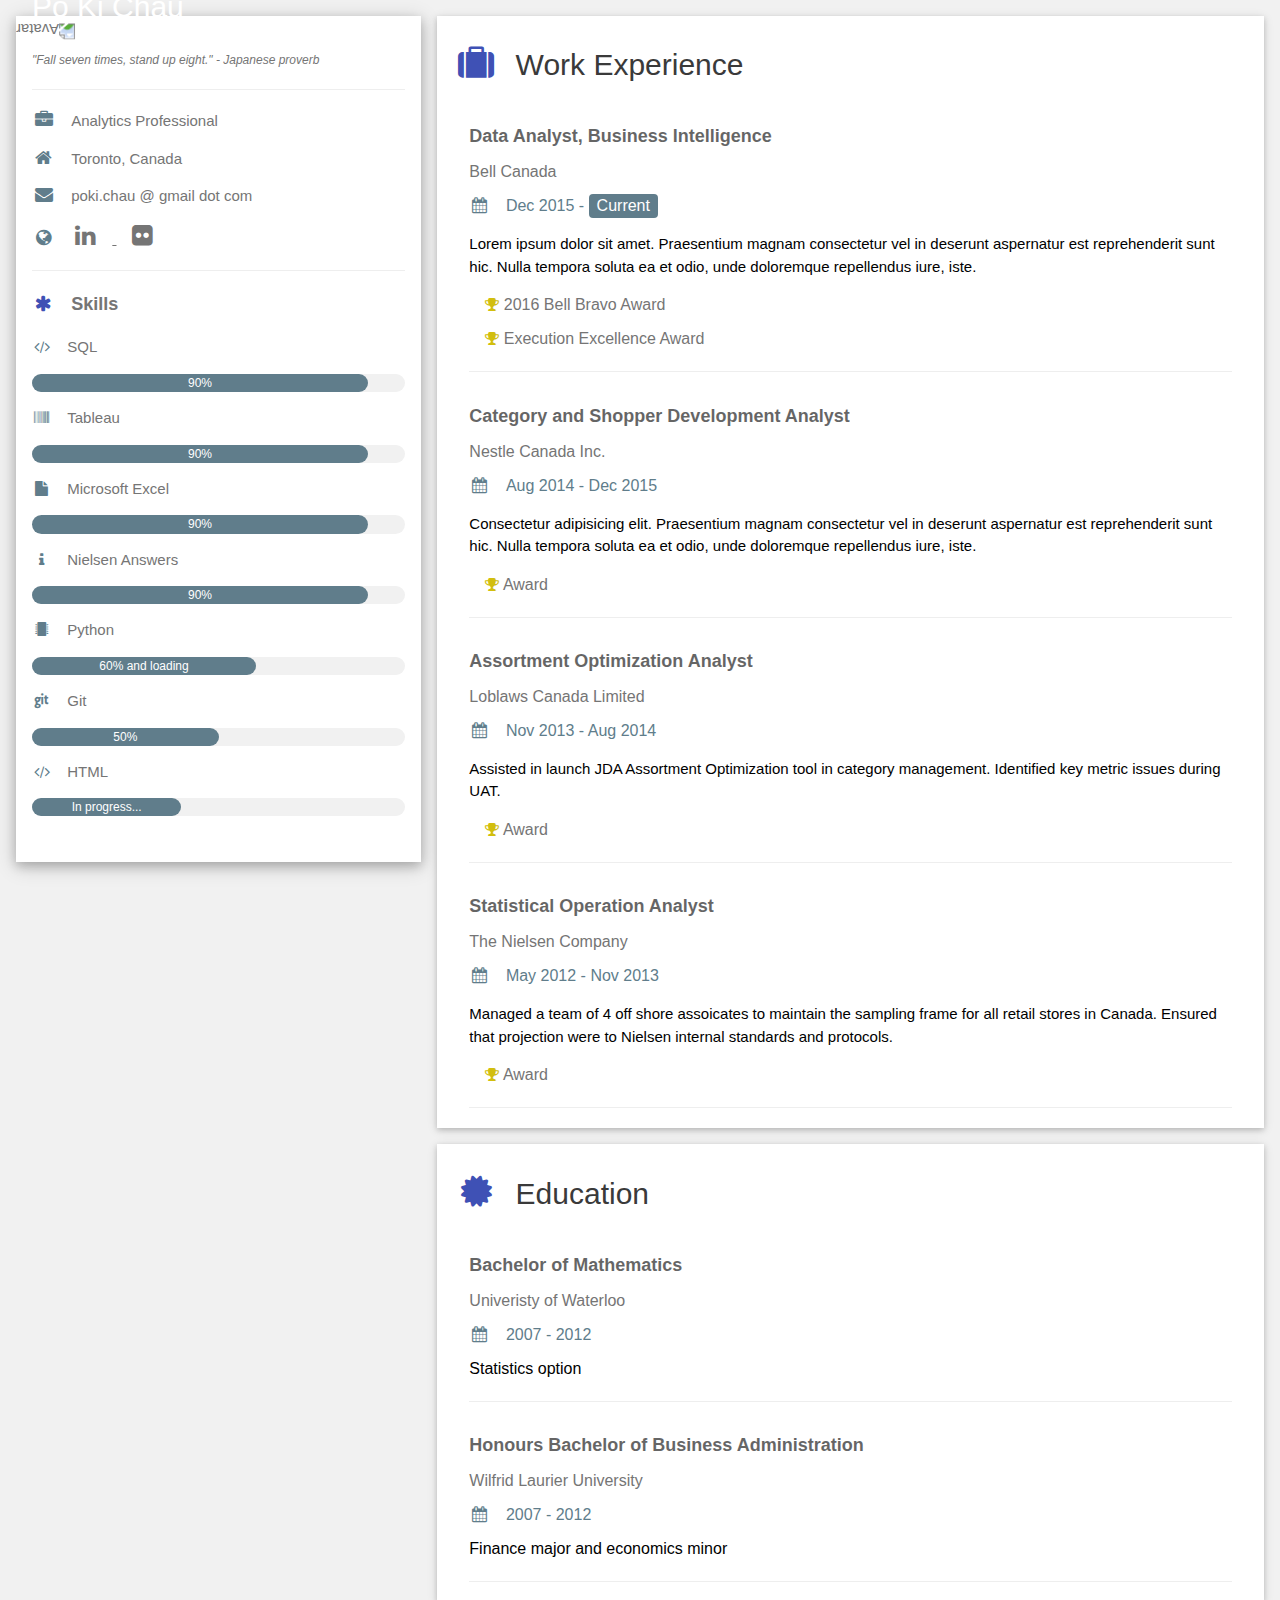
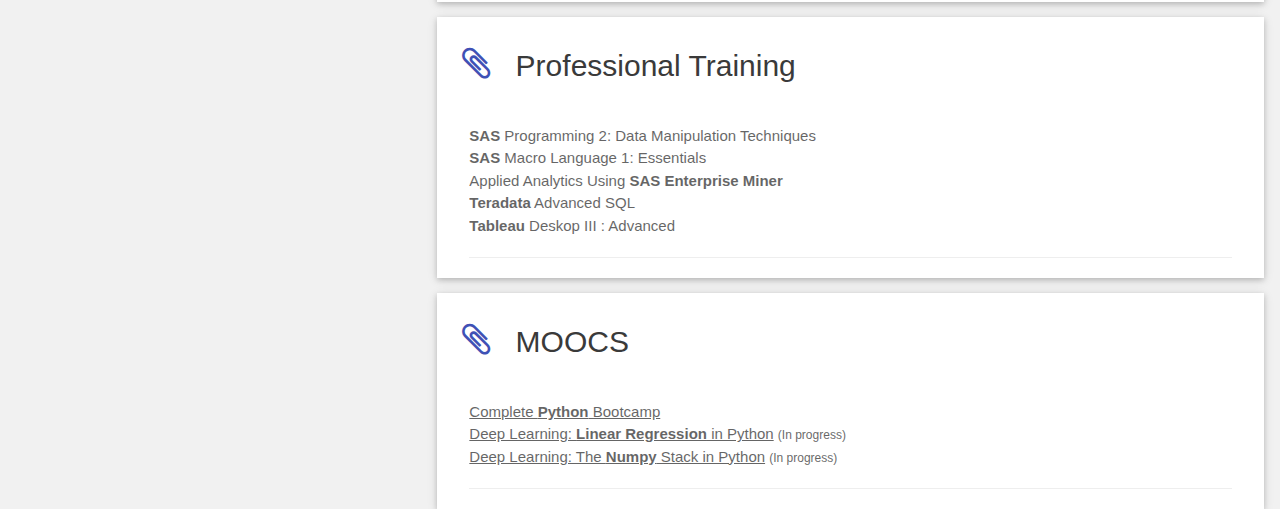
==== index.html @ 6c83131c "Update index.html" ====
<!DOCTYPE html>
<html>
<title>Po Ki Chau</title>
<meta charset="UTF-8">
<meta name="viewport" content="width=device-width, initial-scale=1">
<!--<link rel="stylesheet" href="styles.css">-->
<link rel="stylesheet" href="https://www.w3schools.com/w3css/4/w3.css">
<link rel="stylesheet" href="https://cdnjs.cloudflare.com/ajax/libs/font-awesome/4.7.0/css/font-awesome.min.css">



<body class="w3-light-grey">

    <!-- Page Container -->
    <div class="w3-content w3-margin-top" style="max-width:1400px;">

        <!-- The Grid -->
        <div class="w3-row-padding">

            <!-- Left Column -->
            <div class="w3-third">

                <div class="w3-white w3-text-grey w3-card-4">
                    <div class="w3-display-container">
                        <img src="/pic3.JPG" style="width:100%; transform:rotate(180deg);" alt="Avatar">
                        <div class="w3-display-bottomleft w3-container w3-text-white">
                            <h2>Po Ki Chau</h2>
                        </div>
                    </div>

                    <div class="w3-container">
                        <p class="w3-text-gray w3-small"><dfn>"Fall seven times, stand up eight." - Japanese proverb</dfn></p>
                        <hr>
                        <p><i class="fa fa-briefcase fa-fw w3-margin-right w3-large w3-text-blue-grey"></i>Analytics Professional</p>
                        <p><i class="fa fa-home fa-fw w3-margin-right w3-large w3-text-blue-grey"></i>Toronto, Canada</p>
                        <p><i class="fa fa-envelope fa-fw w3-margin-right w3-large w3-text-blue-grey"></i>poki.chau @ gmail dot com</p>
                        <p><i class="fa fa-globe fa-fw w3-margin-right w3-large w3-text-blue-grey"></i>
                            <a href="https://ca.linkedin.com/in/pokichau" target="_blank">
                        <i class="fa fa-linkedin w3-margin-right w3-xlarge w3-hover-indigo"></i> </a>

                            <a href="https://www.flickr.com/pokichau/" target="_blank">
                       <i class="fa fa-flickr w3-margin-left w3-xlarge w3-hover-indigo"></i> </a>
                        </p>

                        <!--  <p><i class="fa fa-phone fa-fw w3-margin-right w3-large w3-text-teal"></i>1224435534</p> -->
                        <hr>

                        <p class="w3-large"><b><i class="fa fa-asterisk fa-fw w3-margin-right w3-text-indigo"></i>Skills</b></p>

                        <p><i class="fa fa-code fa-fw w3-margin-right w3-text-blue-grey"></i>SQL</p>

                        <div class="w3-light-grey w3-round-xlarge w3-small">
                            <div class="w3-container w3-center w3-round-xlarge w3-blue-grey" style="width:90%">90%</div>
                        </div>
                        <p><i class="fa fa-barcode fa-fw w3-margin-right w3-text-blue-grey"></i>Tableau</p>
                        <div class="w3-light-grey w3-round-xlarge w3-small">
                            <div class="w3-container w3-center w3-round-xlarge w3-blue-grey" style="width:90%">
                                <div class="w3-center w3-text-white">90%</div>
                            </div>
                        </div>
                        <p><i class="fa fa-file fa-fw w3-margin-right w3-text-blue-grey"></i>Microsoft Excel</p>
                        <div class="w3-light-grey w3-round-xlarge w3-small">
                            <div class="w3-container w3-center w3-round-xlarge w3-blue-grey" style="width:90%">90%</div>
                        </div>
                        <p><i class="fa fa-info fa-fw w3-margin-right w3-text-blue-grey"></i>Nielsen Answers</p>

                        <div class="w3-light-grey w3-round-xlarge w3-small">
                            <div class="w3-container w3-center w3-round-xlarge w3-blue-grey" style="width:90%">90%</div>
                        </div>
                        <p><i class="fa fa-microchip fa-fw w3-margin-right w3-text-blue-grey"></i>Python</p>

                        <div class="w3-light-grey w3-round-xlarge w3-small">
                            <div class="w3-container w3-center w3-round-xlarge w3-blue-grey" style="width:60%">60% and loading</div>
                        </div>
                        <p><i class="fa fa-git fa-fw w3-margin-right w3-text-blue-grey"></i>Git</p>
                        <div class="w3-light-grey w3-round-xlarge w3-small">
                            <div class="w3-container w3-center w3-round-xlarge w3-blue-grey" style="width:50%">50%</div>
                        </div>
                        <p><i class="fa fa-code fa-fw w3-margin-right w3-text-blue-grey"></i>HTML</p>
                        <div class="w3-light-grey w3-round-xlarge w3-small">
                            <div class="w3-container w3-center w3-round-xlarge w3-blue-grey" style="width:40%">In progress...</div>
                        </div>
                        <br>
                        <!--
          <p class="w3-large w3-text-theme"><b><i class="fa fa-globe fa-fw w3-margin-right w3-text-teal"></i>Languages</b></p>
          <p>English</p>
          <div class="w3-light-grey w3-round-xlarge">
            <div class="w3-round-xlarge w3-teal" style="height:24px;width:100%"></div>
          </div>
          <p>Spanish</p>
          <div class="w3-light-grey w3-round-xlarge">
            <div class="w3-round-xlarge w3-teal" style="height:24px;width:55%"></div>
          </div>
          <p>German</p>
          <div class="w3-light-grey w3-round-xlarge">
            <div class="w3-round-xlarge w3-teal" style="height:24px;width:25%"></div>
          </div>
 -->
                        <br>
                    </div>
                </div><br>

                <!-- End Left Column -->
            </div>

            <!-- Right Column -->
            <div class="w3-twothird">

                <div class="w3-container w3-card w3-white w3-margin-bottom">
                    <h2 class="w3-text-dark-grey w3-padding-16"><i class="fa fa-suitcase fa-fw w3-margin-right w3-xxlarge w3-text-indigo"></i>Work Experience</h2>
                    <div class="w3-container">
                        <h5 class="w3-opacity"><b>Data Analyst, Business Intelligence</b></h5>
                        <h6 class="w3-text-gray"> Bell Canada </h6>
                        <h6 class="w3-text-blue-grey"><i class="fa fa-calendar fa-fw w3-margin-right"></i>Dec 2015 - <span class="w3-tag w3-blue-grey w3-round">Current</span></h6>
                        <p>Lorem ipsum dolor sit amet. Praesentium magnam consectetur vel in deserunt aspernatur est reprehenderit sunt hic. Nulla tempora soluta ea et odio, unde doloremque repellendus iure, iste.</p>

                        <h6 class="w3-text-grey">
                            <i class="fa fa-trophy w3-margin-left w3-medium w3-text-yellow"></i> 2016 Bell Bravo Award
                        </h6>
                        <h6 class="w3-text-grey">
                            <i class="fa fa-trophy w3-margin-left w3-medium w3-text-yellow"></i> Execution Excellence Award
                        </h6>

                        <hr>

                    </div>
                    <div class="w3-container">
                        <h5 class="w3-opacity"><b>Category and Shopper Development Analyst </b></h5>
                        <h6 class="w3-text-gray"> Nestle Canada Inc. </h6>
                        <h6 class="w3-text-blue-grey"><i class="fa fa-calendar fa-fw w3-margin-right"></i>Aug 2014 - Dec 2015</h6>
                        <p>Consectetur adipisicing elit. Praesentium magnam consectetur vel in deserunt aspernatur est reprehenderit sunt hic. Nulla tempora soluta ea et odio, unde doloremque repellendus iure, iste.</p>

                        <h6 class="w3-text-grey">
                            <i class="fa fa-trophy w3-margin-left w3-medium w3-text-yellow"></i> Award
                        </h6>

                        <hr>
                    </div>
                    <div class="w3-container">
                        <h5 class="w3-opacity"><b>Assortment Optimization Analyst</b></h5>
                        <h6 class="w3-text-gray"><b></b> Loblaws Canada Limited</h6>
                        <h6 class="w3-text-blue-grey"><i class="fa fa-calendar fa-fw w3-margin-right"></i>Nov 2013 - Aug 2014</h6>
                        <p>Assisted in launch JDA Assortment Optimization tool in category management. 
                            Identified key metric issues during UAT.</p>
                        <h6 class="w3-text-grey">
                            <i class="fa fa-trophy w3-margin-left w3-medium w3-text-yellow"></i> Award
                        </h6>
                        <hr>
                    </div>
                    <div class="w3-container">
                        <h5 class="w3-opacity"><b>Statistical Operation Analyst</b></h5>
                        <h6 class="w3-text-gray"><b></b>The Nielsen Company</h6>
                        <h6 class="w3-text-blue-grey"><i class="fa fa-calendar fa-fw w3-margin-right"></i>May 2012 - Nov 2013</h6>
                        <p>Managed a team of 4 off shore assoicates to maintain the sampling frame for all retail stores in Canada. 
                            Ensured that projection were to Nielsen internal standards and protocols. </p>
                        <h6 class="w3-text-grey">
                            <i class="fa fa-trophy w3-margin-left w3-medium w3-text-yellow"></i> Award
                        </h6>

                        <hr>
                    </div>
                </div>

                <div class="w3-container w3-card w3-white">
                    <h2 class="w3-text-dark-grey w3-padding-16"><i class="fa fa-certificate fa-fw w3-margin-right w3-xxlarge w3-text-indigo"></i>Education</h2>
                    <div class="w3-container">
                        <h5 class="w3-opacity"><b>Bachelor of Mathematics</b></h5>
                        <h6 class="w3-text-gray"><b></b>Univeristy of Waterloo</h6>
                        <h6 class="w3-text-blue-grey"><i class="fa fa-calendar fa-fw w3-margin-right"></i>2007 - 2012</h6>
                        <h6>Statistics option</h6>
                        <hr>
                    </div>
                    <div class="w3-container">
                        <h5 class="w3-opacity"><b>Honours Bachelor of Business Administration</b></h5>
                        <h6 class="w3-text-gray"><b></b>Wilfrid Laurier University</h6>
                        <h6 class="w3-text-blue-grey"><i class="fa fa-calendar fa-fw w3-margin-right"></i>2007 - 2012</h6>
                        <h6>Finance major and economics minor</h6>
                        <hr>
                    </div>
                    <!--
        <div class="w3-container">
          <h5 class="w3-opacity"><b>School of Coding</b></h5>
          <h6 class="w3-text-teal"><i class="fa fa-calendar fa-fw w3-margin-right"></i>2010 - 2013</h6>
          <p>Bachelor Degree</p><br>
        </div>
        -->
                </div>
                <p></p>

                <div class="w3-container w3-card w3-white">
                    <h2 class="w3-text-dark-grey w3-padding-16"><i class="fa fa-paperclip fa-fw w3-margin-right w3-xxlarge w3-text-indigo"></i>Professional Training</h2>
                    <div class="w3-container">
                        <h5 class="w3-opacity w3-medium">
                            <b>SAS</b> Programming 2: Data Manipulation Techniques
                            <br/><b>SAS</b> Macro Language 1: Essentials
                            <br/>Applied Analytics Using <b>SAS Enterprise Miner</b>
                            <br/> <b>Teradata</b> Advanced SQL
                            <br/> <b>Tableau</b> Deskop III : Advanced
                        </h5>
                        <hr>
                    </div>
                </div>

                <p></p>

                <div class="w3-container w3-card w3-white">
                    <h2 class="w3-text-dark-grey w3-padding-16"><i class="fa fa-paperclip fa-fw w3-margin-right w3-xxlarge w3-text-indigo"></i>MOOCS</h2>
                    <div class="w3-container">
                        <h5 class="w3-opacity w3-medium">
                            <a href="https://www.udemy.com/complete-python-bootcamp/" target="_blank">Complete <b>Python</b> Bootcamp</a>
                            <br/><a href="https://www.udemy.com/data-science-linear-regression-in-python/" target="_blank">Deep Learning: <b>Linear Regression</b> in Python</a> <small>(In progress)</small>
                            <br/><a href="https://www.udemy.com/deep-learning-prerequisites-the-numpy-stack-in-python/" target="_blank">Deep Learning: The <b>Numpy</b> Stack in Python</a> <small>(In progress)</small>

                        </h5>
                        <hr>
                    </div>

                    <!--
        <div class="w3-container">
          <h5 class="w3-opacity"><b>School of Coding</b></h5>
          <h6 class="w3-text-teal"><i class="fa fa-calendar fa-fw w3-margin-right"></i>2010 - 2013</h6>
          <p>Bachelor Degree</p><br>
        </div>
        -->
                </div>

                <!-- End Right Column -->
            </div>

            <!-- End Grid -->
        </div>

        <!-- End Page Container -->
    </div>
    <!--
    <footer class="w3-container w3-black w3-center w3-margin-top">
        <p>Find me on social media.</p>
        <a href="https://ca.linkedin.com/in/pokichau" target="_blank">
        <i class="fa fa-linkedin w3-margin-right w3-xxlarge w3-hover-sepia"></i> </a>

        <a href="https://www.flickr.com/pokichau/" target="_blank">
        <i class="fa fa-flickr w3-margin-left w3-xxlarge w3-hover-sepia"></i> </a>

        <p><small class="w3-opacity">Powered by <a href="https://www.w3schools.com/w3css/default.asp" target="_blank">w3.css</a></small></p>
    </footer>
-->
</body>

</html>
---- styles.css ----
/* cyrillic-ext */

@font-face {
    font-family: 'Roboto';
    font-style: normal;
    font-weight: 400;
    src: local('Roboto'), local('Roboto-Regular'), url(https://fonts.gstatic.com/s/roboto/v18/KFOmCnqEu92Fr1Mu72xKKTU1Kvnz.woff2) format('woff2');
    unicode-range: U+0460-052F, U+1C80-1C88, U+20B4, U+2DE0-2DFF, U+A640-A69F, U+FE2E-FE2F;
}

/* cyrillic */

@font-face {
    font-family: 'Roboto';
    font-style: normal;
    font-weight: 400;
    src: local('Roboto'), local('Roboto-Regular'), url(https://fonts.gstatic.com/s/roboto/v18/KFOmCnqEu92Fr1Mu5mxKKTU1Kvnz.woff2) format('woff2');
    unicode-range: U+0400-045F, U+0490-0491, U+04B0-04B1, U+2116;
}

/* greek-ext */

@font-face {
    font-family: 'Roboto';
    font-style: normal;
    font-weight: 400;
    src: local('Roboto'), local('Roboto-Regular'), url(https://fonts.gstatic.com/s/roboto/v18/KFOmCnqEu92Fr1Mu7mxKKTU1Kvnz.woff2) format('woff2');
    unicode-range: U+1F00-1FFF;
}

/* greek */

@font-face {
    font-family: 'Roboto';
    font-style: normal;
    font-weight: 400;
    src: local('Roboto'), local('Roboto-Regular'), url(https://fonts.gstatic.com/s/roboto/v18/KFOmCnqEu92Fr1Mu4WxKKTU1Kvnz.woff2) format('woff2');
    unicode-range: U+0370-03FF;
}

/* vietnamese */

@font-face {
    font-family: 'Roboto';
    font-style: normal;
    font-weight: 400;
    src: local('Roboto'), local('Roboto-Regular'), url(https://fonts.gstatic.com/s/roboto/v18/KFOmCnqEu92Fr1Mu7WxKKTU1Kvnz.woff2) format('woff2');
    unicode-range: U+0102-0103, U+0110-0111, U+1EA0-1EF9, U+20AB;
}

/* latin-ext */

@font-face {
    font-family: 'Roboto';
    font-style: normal;
    font-weight: 400;
    src: local('Roboto'), local('Roboto-Regular'), url(https://fonts.gstatic.com/s/roboto/v18/KFOmCnqEu92Fr1Mu7GxKKTU1Kvnz.woff2) format('woff2');
    unicode-range: U+0100-024F, U+0259, U+1E00-1EFF, U+2020, U+20A0-20AB, U+20AD-20CF, U+2113, U+2C60-2C7F, U+A720-A7FF;
}

/* latin */

@font-face {
    font-family: 'Roboto';
    font-style: normal;
    font-weight: 400;
    src: local('Roboto'), local('Roboto-Regular'), url(https://fonts.gstatic.com/s/roboto/v18/KFOmCnqEu92Fr1Mu4mxKKTU1Kg.woff2) format('woff2');
    unicode-range: U+0000-00FF, U+0131, U+0152-0153, U+02BB-02BC, U+02C6, U+02DA, U+02DC, U+2000-206F, U+2074, U+20AC, U+2122, U+2191, U+2193, U+2212, U+2215, U+FEFF, U+FFFD;
}

/* W3.CSS 4.10 February 2018 by Jan Egil and Borge Refsnes */

html {
    box-sizing: border-box
}

*,
*:before,
*:after {
    box-sizing: inherit
}

/* Extract from normalize.css by Nicolas Gallagher and Jonathan Neal git.io/normalize */

html {
    -ms-text-size-adjust: 100%;
    -webkit-text-size-adjust: 100%
}

body {
    margin: 0
}

article,
aside,
details,
figcaption,
figure,
footer,
header,
main,
menu,
nav,
section,
summary {
    display: block
}

audio,
canvas,
progress,
video {
    display: inline-block
}

progress {
    vertical-align: baseline
}

audio:not([controls]) {
    display: none;
    height: 0
}

[hidden],
template {
    display: none
}

a {
    background-color: transparent;
    -webkit-text-decoration-skip: objects
}

a:active,
a:hover {
    outline-width: 0
}

abbr[title] {
    border-bottom: none;
    text-decoration: underline;
    text-decoration: underline dotted
}

dfn {
    font-style: italic
}

mark {
    background: #ff0;
    color: #000
}

small {
    font-size: 80%
}

sub,
sup {
    font-size: 75%;
    line-height: 0;
    position: relative;
    vertical-align: baseline
}

sub {
    bottom: -0.25em
}

sup {
    top: -0.5em
}

figure {
    margin: 1em 40px
}

img {
    border-style: none
}

svg:not(:root) {
    overflow: hidden
}

code,
kbd,
pre,
samp {
    font-family: monospace, monospace;
    font-size: 1em
}

hr {
    box-sizing: content-box;
    height: 0;
    overflow: visible
}

button,
input,
select,
textarea {
    font: inherit;
    margin: 0
}

optgroup {
    font-weight: bold
}

button,
input {
    overflow: visible
}

button,
select {
    text-transform: none
}

button,
html [type=button],
[type=reset],
[type=submit] {
    -webkit-appearance: button
}

button::-moz-focus-inner,
[type=button]::-moz-focus-inner,
[type=reset]::-moz-focus-inner,
[type=submit]::-moz-focus-inner {
    border-style: none;
    padding: 0
}

button:-moz-focusring,
[type=button]:-moz-focusring,
[type=reset]:-moz-focusring,
[type=submit]:-moz-focusring {
    outline: 1px dotted ButtonText
}

fieldset {
    border: 1px solid #c0c0c0;
    margin: 0 2px;
    padding: .35em .625em .75em
}

legend {
    color: inherit;
    display: table;
    max-width: 100%;
    padding: 0;
    white-space: normal
}

textarea {
    overflow: auto
}

[type=checkbox],
[type=radio] {
    padding: 0
}

[type=number]::-webkit-inner-spin-button,
[type=number]::-webkit-outer-spin-button {
    height: auto
}

[type=search] {
    -webkit-appearance: textfield;
    outline-offset: -2px
}

[type=search]::-webkit-search-cancel-button,
[type=search]::-webkit-search-decoration {
    -webkit-appearance: none
}

::-webkit-input-placeholder {
    color: inherit;
    opacity: 0.54
}

::-webkit-file-upload-button {
    -webkit-appearance: button;
    font: inherit
}

/* End extract */

html,
body {
    font-family: Verdana, sans-serif;
    font-size: 15px;
    line-height: 1.5
}

html {
    overflow-x: hidden
}

h1 {
    font-size: 36px
}

h2 {
    font-size: 25px;
}

h3 {
    font-size: 24px
}

h4 {
    font-size: 20px
}

h5 {
    font-size: 18px
}

h6 {
    font-size: 16px
}

.w3-serif {
    font-family: serif
}

h1,
h2,
h3,
h4,
h5,
h6 {
    font-family: "Segoe UI", Arial, sans-serif;
    font-weight: 400;
    margin: 10px 0
}

.w3-wide {
    letter-spacing: 4px
}

hr {
    border: 0;
    border-top: 1px solid #eee;
    margin: 20px 0
}

.w3-image {
    max-width: 100%;
    height: auto
}

img {
    vertical-align: middle
}

a {
    color: inherit
}

.w3-table,
.w3-table-all {
    border-collapse: collapse;
    border-spacing: 0;
    width: 100%;
    display: table
}

.w3-table-all {
    border: 1px solid #ccc
}

.w3-bordered tr,
.w3-table-all tr {
    border-bottom: 1px solid #ddd
}

.w3-striped tbody tr:nth-child(even) {
    background-color: #f1f1f1
}

.w3-table-all tr:nth-child(odd) {
    background-color: #fff
}

.w3-table-all tr:nth-child(even) {
    background-color: #f1f1f1
}

.w3-hoverable tbody tr:hover,
.w3-ul.w3-hoverable li:hover {
    background-color: #ccc
}

.w3-centered tr th,
.w3-centered tr td {
    text-align: center
}

.w3-table td,
.w3-table th,
.w3-table-all td,
.w3-table-all th {
    padding: 8px 8px;
    display: table-cell;
    text-align: left;
    vertical-align: top
}

.w3-table th:first-child,
.w3-table td:first-child,
.w3-table-all th:first-child,
.w3-table-all td:first-child {
    padding-left: 16px
}

.w3-btn,
.w3-button {
    border: none;
    display: inline-block;
    padding: 8px 16px;
    vertical-align: middle;
    overflow: hidden;
    text-decoration: none;
    color: inherit;
    background-color: inherit;
    text-align: center;
    cursor: pointer;
    white-space: nowrap
}

.w3-btn:hover {
    box-shadow: 0 8px 16px 0 rgba(0, 0, 0, 0.2), 0 6px 20px 0 rgba(0, 0, 0, 0.19)
}

.w3-btn,
.w3-button {
    -webkit-touch-callout: none;
    -webkit-user-select: none;
    -khtml-user-select: none;
    -moz-user-select: none;
    -ms-user-select: none;
    user-select: none
}

.w3-disabled,
.w3-btn:disabled,
.w3-button:disabled {
    cursor: not-allowed;
    opacity: 0.3
}

.w3-disabled *,
:disabled * {
    pointer-events: none
}

.w3-btn.w3-disabled:hover,
.w3-btn:disabled:hover {
    box-shadow: none
}

.w3-badge,
.w3-tag {
    background-color: #000;
    color: #fff;
    display: inline-block;
    padding-left: 8px;
    padding-right: 8px;
    text-align: center
}

.w3-badge {
    border-radius: 50%
}

.w3-ul {
    list-style-type: none;
    padding: 0;
    margin: 0
}

.w3-ul li {
    padding: 8px 16px;
    border-bottom: 1px solid #ddd
}

.w3-ul li:last-child {
    border-bottom: none
}

.w3-tooltip,
.w3-display-container {
    position: relative
}

.w3-tooltip .w3-text {
    display: none
}

.w3-tooltip:hover .w3-text {
    display: inline-block
}

.w3-ripple:active {
    opacity: 0.5
}

.w3-ripple {
    transition: opacity 0s
}

.w3-input {
    padding: 8px;
    display: block;
    border: none;
    border-bottom: 1px solid #ccc;
    width: 100%
}

.w3-select {
    padding: 9px 0;
    width: 100%;
    border: none;
    border-bottom: 1px solid #ccc
}

.w3-dropdown-click,
.w3-dropdown-hover {
    position: relative;
    display: inline-block;
    cursor: pointer
}

.w3-dropdown-hover:hover .w3-dropdown-content {
    display: block
}

.w3-dropdown-hover:first-child,
.w3-dropdown-click:hover {
    background-color: #ccc;
    color: #000
}

.w3-dropdown-hover:hover > .w3-button:first-child,
.w3-dropdown-click:hover > .w3-button:first-child {
    background-color: #ccc;
    color: #000
}

.w3-dropdown-content {
    cursor: auto;
    color: #000;
    background-color: #fff;
    display: none;
    position: absolute;
    min-width: 160px;
    margin: 0;
    padding: 0;
    z-index: 1
}

.w3-check,
.w3-radio {
    width: 24px;
    height: 24px;
    position: relative;
    top: 6px
}

.w3-sidebar {
    height: 100%;
    width: 200px;
    background-color: #fff;
    position: fixed !important;
    z-index: 1;
    overflow: auto
}

.w3-bar-block .w3-dropdown-hover,
.w3-bar-block .w3-dropdown-click {
    width: 100%
}

.w3-bar-block .w3-dropdown-hover .w3-dropdown-content,
.w3-bar-block .w3-dropdown-click .w3-dropdown-content {
    min-width: 100%
}

.w3-bar-block .w3-dropdown-hover .w3-button,
.w3-bar-block .w3-dropdown-click .w3-button {
    width: 100%;
    text-align: left;
    padding: 8px 16px
}

.w3-main,
#main {
    transition: margin-left .4s
}

.w3-modal {
    z-index: 3;
    display: none;
    padding-top: 100px;
    position: fixed;
    left: 0;
    top: 0;
    width: 100%;
    height: 100%;
    overflow: auto;
    background-color: rgb(0, 0, 0);
    background-color: rgba(0, 0, 0, 0.4)
}

.w3-modal-content {
    margin: auto;
    background-color: #fff;
    position: relative;
    padding: 0;
    outline: 0;
    width: 600px
}

.w3-bar {
    width: 100%;
    overflow: hidden
}

.w3-center .w3-bar {
    display: inline-block;
    width: auto
}

.w3-bar .w3-bar-item {
    padding: 8px 16px;
    float: left;
    width: auto;
    border: none;
    display: block;
    outline: 0
}

.w3-bar .w3-dropdown-hover,
.w3-bar .w3-dropdown-click {
    position: static;
    float: left
}

.w3-bar .w3-button {
    white-space: normal
}

.w3-bar-block .w3-bar-item {
    width: 100%;
    display: block;
    padding: 8px 16px;
    text-align: left;
    border: none;
    white-space: normal;
    float: none;
    outline: 0
}

.w3-bar-block.w3-center .w3-bar-item {
    text-align: center
}

.w3-block {
    display: block;
    width: 100%
}

.w3-responsive {
    display: block;
    overflow-x: auto
}

.w3-container:after,
.w3-container:before,
.w3-panel:after,
.w3-panel:before,
.w3-row:after,
.w3-row:before,
.w3-row-padding:after,
.w3-row-padding:before,
.w3-cell-row:before,
.w3-cell-row:after,
.w3-clear:after,
.w3-clear:before,
.w3-bar:before,
.w3-bar:after {
    content: "";
    display: table;
    clear: both
}

.w3-col,
.w3-half,
.w3-third,
.w3-twothird,
.w3-threequarter,
.w3-quarter {
    float: left;
    width: 100%
}

.w3-col.s1 {
    width: 8.33333%
}

.w3-col.s2 {
    width: 16.66666%
}

.w3-col.s3 {
    width: 24.99999%
}

.w3-col.s4 {
    width: 33.33333%
}

.w3-col.s5 {
    width: 41.66666%
}

.w3-col.s6 {
    width: 49.99999%
}

.w3-col.s7 {
    width: 58.33333%
}

.w3-col.s8 {
    width: 66.66666%
}

.w3-col.s9 {
    width: 74.99999%
}

.w3-col.s10 {
    width: 83.33333%
}

.w3-col.s11 {
    width: 91.66666%
}

.w3-col.s12 {
    width: 99.99999%
}

@media (min-width:601px) {
    .w3-col.m1 {
        width: 8.33333%
    }
    .w3-col.m2 {
        width: 16.66666%
    }
    .w3-col.m3,
    .w3-quarter {
        width: 24.99999%
    }
    .w3-col.m4,
    .w3-third {
        width: 33.33333%
    }
    .w3-col.m5 {
        width: 41.66666%
    }
    .w3-col.m6,
    .w3-half {
        width: 49.99999%
    }
    .w3-col.m7 {
        width: 58.33333%
    }
    .w3-col.m8,
    .w3-twothird {
        width: 66.66666%
    }
    .w3-col.m9,
    .w3-threequarter {
        width: 74.99999%
    }
    .w3-col.m10 {
        width: 83.33333%
    }
    .w3-col.m11 {
        width: 91.66666%
    }
    .w3-col.m12 {
        width: 99.99999%
    }
}

@media (min-width:993px) {
    .w3-col.l1 {
        width: 8.33333%
    }
    .w3-col.l2 {
        width: 16.66666%
    }
    .w3-col.l3 {
        width: 24.99999%
    }
    .w3-col.l4 {
        width: 33.33333%
    }
    .w3-col.l5 {
        width: 41.66666%
    }
    .w3-col.l6 {
        width: 49.99999%
    }
    .w3-col.l7 {
        width: 58.33333%
    }
    .w3-col.l8 {
        width: 66.66666%
    }
    .w3-col.l9 {
        width: 74.99999%
    }
    .w3-col.l10 {
        width: 83.33333%
    }
    .w3-col.l11 {
        width: 91.66666%
    }
    .w3-col.l12 {
        width: 99.99999%
    }
}

.w3-content {
    max-width: 980px;
    margin: auto
}

.w3-rest {
    overflow: hidden
}

.w3-cell-row {
    display: table;
    width: 100%
}

.w3-cell {
    display: table-cell
}

.w3-cell-top {
    vertical-align: top
}

.w3-cell-middle {
    vertical-align: middle
}

.w3-cell-bottom {
    vertical-align: bottom
}

.w3-hide {
    display: none !important
}

.w3-show-block,
.w3-show {
    display: block !important
}

.w3-show-inline-block {
    display: inline-block !important
}

@media (max-width:600px) {
    .w3-modal-content {
        margin: 0 10px;
        width: auto !important
    }
    .w3-modal {
        padding-top: 30px
    }
    .w3-dropdown-hover.w3-mobile .w3-dropdown-content,
    .w3-dropdown-click.w3-mobile .w3-dropdown-content {
        position: relative
    }
    .w3-hide-small {
        display: none !important
    }
    .w3-mobile {
        display: block;
        width: 100% !important
    }
    .w3-bar-item.w3-mobile,
    .w3-dropdown-hover.w3-mobile,
    .w3-dropdown-click.w3-mobile {
        text-align: center
    }
    .w3-dropdown-hover.w3-mobile,
    .w3-dropdown-hover.w3-mobile .w3-btn,
    .w3-dropdown-hover.w3-mobile .w3-button,
    .w3-dropdown-click.w3-mobile,
    .w3-dropdown-click.w3-mobile .w3-btn,
    .w3-dropdown-click.w3-mobile .w3-button {
        width: 100%
    }
}

@media (max-width:768px) {
    .w3-modal-content {
        width: 500px
    }
    .w3-modal {
        padding-top: 50px
    }
}

@media (min-width:993px) {
    .w3-modal-content {
        width: 900px
    }
    .w3-hide-large {
        display: none !important
    }
    .w3-sidebar.w3-collapse {
        display: block !important
    }
}

@media (max-width:992px) and (min-width:601px) {
    .w3-hide-medium {
        display: none !important
    }
}

@media (max-width:992px) {
    .w3-sidebar.w3-collapse {
        display: none
    }
    .w3-main {
        margin-left: 0 !important;
        margin-right: 0 !important
    }
}

.w3-top,
.w3-bottom {
    position: fixed;
    width: 100%;
    z-index: 1
}

.w3-top {
    top: 0
}

.w3-bottom {
    bottom: 0
}

.w3-overlay {
    position: fixed;
    display: none;
    width: 100%;
    height: 100%;
    top: 0;
    left: 0;
    right: 0;
    bottom: 0;
    background-color: rgba(0, 0, 0, 0.5);
    z-index: 2
}

.w3-display-topleft {
    position: absolute;
    left: 0;
    top: 0
}

.w3-display-topright {
    position: absolute;
    right: 0;
    top: 0
}

.w3-display-bottomleft {
    position: absolute;
    left: 0;
    bottom: 0
}

.w3-display-bottomright {
    position: absolute;
    right: 0;
    bottom: 0
}

.w3-display-middle {
    position: absolute;
    top: 50%;
    left: 50%;
    transform: translate(-50%, -50%);
    -ms-transform: translate(-50%, -50%)
}

.w3-display-left {
    position: absolute;
    top: 50%;
    left: 0%;
    transform: translate(0%, -50%);
    -ms-transform: translate(-0%, -50%)
}

.w3-display-right {
    position: absolute;
    top: 50%;
    right: 0%;
    transform: translate(0%, -50%);
    -ms-transform: translate(0%, -50%)
}

.w3-display-topmiddle {
    position: absolute;
    left: 50%;
    top: 0;
    transform: translate(-50%, 0%);
    -ms-transform: translate(-50%, 0%)
}

.w3-display-bottommiddle {
    position: absolute;
    left: 50%;
    bottom: 0;
    transform: translate(-50%, 0%);
    -ms-transform: translate(-50%, 0%)
}

.w3-display-container:hover .w3-display-hover {
    display: block
}

.w3-display-container:hover span.w3-display-hover {
    display: inline-block
}

.w3-display-hover {
    display: none
}

.w3-display-position {
    position: absolute
}

.w3-circle {
    border-radius: 50%
}

.w3-round-small {
    border-radius: 2px
}

.w3-round,
.w3-round-medium {
    border-radius: 4px
}

.w3-round-large {
    border-radius: 8px
}

.w3-round-xlarge {
    border-radius: 16px
}

.w3-round-xxlarge {
    border-radius: 32px
}

.w3-row-padding,
.w3-row-padding > .w3-half,
.w3-row-padding > .w3-third,
.w3-row-padding > .w3-twothird,
.w3-row-padding > .w3-threequarter,
.w3-row-padding > .w3-quarter,
.w3-row-padding > .w3-col {
    padding: 0 8px
}

.w3-container,
.w3-panel {
    padding: 0.01em 16px
}

.w3-panel {
    margin-top: 16px;
    margin-bottom: 16px
}

.w3-code,
.w3-codespan {
    font-family: Consolas, "courier new";
    font-size: 16px
}

.w3-code {
    width: auto;
    background-color: #fff;
    padding: 8px 12px;
    border-left: 4px solid #4CAF50;
    word-wrap: break-word
}

.w3-codespan {
    color: crimson;
    background-color: #f1f1f1;
    padding-left: 4px;
    padding-right: 4px;
    font-size: 110%
}

.w3-card,
.w3-card-2 {
    box-shadow: 0 2px 5px 0 rgba(0, 0, 0, 0.16), 0 2px 10px 0 rgba(0, 0, 0, 0.12)
}

.w3-card-4,
.w3-hover-shadow:hover {
    box-shadow: 0 4px 10px 0 rgba(0, 0, 0, 0.2), 0 4px 20px 0 rgba(0, 0, 0, 0.19)
}

.w3-spin {
    animation: w3-spin 2s infinite linear
}

@keyframes w3-spin {
    0% {
        transform: rotate(0deg)
    }
    100% {
        transform: rotate(359deg)
    }
}

.w3-animate-fading {
    animation: fading 10s infinite
}

@keyframes fading {
    0% {
        opacity: 0
    }
    50% {
        opacity: 1
    }
    100% {
        opacity: 0
    }
}

.w3-animate-opacity {
    animation: opac 0.8s
}

@keyframes opac {
    from {
        opacity: 0
    }
    to {
        opacity: 1
    }
}

.w3-animate-top {
    position: relative;
    animation: animatetop 0.4s
}

@keyframes animatetop {
    from {
        top: -300px;
        opacity: 0
    }
    to {
        top: 0;
        opacity: 1
    }
}

.w3-animate-left {
    position: relative;
    animation: animateleft 0.4s
}

@keyframes animateleft {
    from {
        left: -300px;
        opacity: 0
    }
    to {
        left: 0;
        opacity: 1
    }
}

.w3-animate-right {
    position: relative;
    animation: animateright 0.4s
}

@keyframes animateright {
    from {
        right: -300px;
        opacity: 0
    }
    to {
        right: 0;
        opacity: 1
    }
}

.w3-animate-bottom {
    position: relative;
    animation: animatebottom 0.4s
}

@keyframes animatebottom {
    from {
        bottom: -300px;
        opacity: 0
    }
    to {
        bottom: 0;
        opacity: 1
    }
}

.w3-animate-zoom {
    animation: animatezoom 0.6s
}

@keyframes animatezoom {
    from {
        transform: scale(0)
    }
    to {
        transform: scale(1)
    }
}

.w3-animate-input {
    transition: width 0.4s ease-in-out
}

.w3-animate-input:focus {
    width: 100% !important
}

.w3-opacity,
.w3-hover-opacity:hover {
    opacity: 0.60
}

.w3-opacity-off,
.w3-hover-opacity-off:hover {
    opacity: 1
}

.w3-opacity-max {
    opacity: 0.25
}

.w3-opacity-min {
    opacity: 0.75
}

.w3-greyscale-max,
.w3-grayscale-max,
.w3-hover-greyscale:hover,
.w3-hover-grayscale:hover {
    filter: grayscale(100%)
}

.w3-greyscale,
.w3-grayscale {
    filter: grayscale(75%)
}

.w3-greyscale-min,
.w3-grayscale-min {
    filter: grayscale(50%)
}

.w3-sepia {
    filter: sepia(75%)
}

.w3-sepia-max,
.w3-hover-sepia:hover {
    filter: sepia(100%)
}

.w3-sepia-min {
    filter: sepia(50%)
}

.w3-tiny {
    font-size: 10px !important
}

.w3-small {
    font-size: 12px !important
}

.w3-medium {
    font-size: 15px !important
}

.w3-large {
    font-size: 18px !important
}

.w3-xlarge {
    font-size: 24px !important
}

.w3-xxlarge {
    font-size: 36px !important
}

.w3-xxxlarge {
    font-size: 48px !important
}

.w3-jumbo {
    font-size: 64px !important
}

.w3-left-align {
    text-align: left !important
}

.w3-right-align {
    text-align: right !important
}

.w3-justify {
    text-align: justify !important
}

.w3-center {
    text-align: center !important
}

.w3-border-0 {
    border: 0 !important
}

.w3-border {
    border: 1px solid #ccc !important
}

.w3-border-top {
    border-top: 1px solid #ccc !important
}

.w3-border-bottom {
    border-bottom: 1px solid #ccc !important
}

.w3-border-left {
    border-left: 1px solid #ccc !important
}

.w3-border-right {
    border-right: 1px solid #ccc !important
}

.w3-topbar {
    border-top: 6px solid #ccc !important
}

.w3-bottombar {
    border-bottom: 6px solid #ccc !important
}

.w3-leftbar {
    border-left: 6px solid #ccc !important
}

.w3-rightbar {
    border-right: 6px solid #ccc !important
}

.w3-section,
.w3-code {
    margin-top: 16px !important;
    margin-bottom: 16px !important
}

.w3-margin {
    margin: 16px !important
}

.w3-margin-top {
    margin-top: 16px !important
}

.w3-margin-bottom {
    margin-bottom: 16px !important
}

.w3-margin-left {
    margin-left: 16px !important
}

.w3-margin-right {
    margin-right: 16px !important
}

.w3-padding-small {
    padding: 4px 8px !important
}

.w3-padding {
    padding: 8px 16px !important
}

.w3-padding-large {
    padding: 12px 24px !important
}

.w3-padding-16 {
    padding-top: 16px !important;
    padding-bottom: 16px !important
}

.w3-padding-24 {
    padding-top: 24px !important;
    padding-bottom: 24px !important
}

.w3-padding-32 {
    padding-top: 32px !important;
    padding-bottom: 32px !important
}

.w3-padding-48 {
    padding-top: 48px !important;
    padding-bottom: 48px !important
}

.w3-padding-64 {
    padding-top: 64px !important;
    padding-bottom: 64px !important
}

.w3-left {
    float: left !important
}

.w3-right {
    float: right !important
}

.w3-button:hover {
    color: #000 !important;
    background-color: #ccc !important
}

.w3-transparent,
.w3-hover-none:hover {
    background-color: transparent !important
}

.w3-hover-none:hover {
    box-shadow: none !important
}

/* Colors */

.w3-amber,
.w3-hover-amber:hover {
    color: #000 !important;
    background-color: #ffc107 !important
}

.w3-aqua,
.w3-hover-aqua:hover {
    color: #000 !important;
    background-color: #00ffff !important
}

.w3-blue,
.w3-hover-blue:hover {
    color: #fff !important;
    background-color: #2196F3 !important
}

.w3-light-blue,
.w3-hover-light-blue:hover {
    color: #000 !important;
    background-color: #87CEEB !important
}

.w3-brown,
.w3-hover-brown:hover {
    color: #fff !important;
    background-color: #795548 !important
}

.w3-cyan,
.w3-hover-cyan:hover {
    color: #000 !important;
    background-color: #00bcd4 !important
}

.w3-blue-grey,
.w3-hover-blue-grey:hover,
.w3-blue-gray,
.w3-hover-blue-gray:hover {
    color: #fff !important;
    background-color: #607d8b !important
}

.w3-green,
.w3-hover-green:hover {
    color: #fff !important;
    background-color: #4CAF50 !important
}

.w3-light-green,
.w3-hover-light-green:hover {
    color: #000 !important;
    background-color: #8bc34a !important
}

.w3-indigo,
.w3-hover-indigo:hover {
    color: #fff !important;
    background-color: #3f51b5 !important
}

.w3-khaki,
.w3-hover-khaki:hover {
    color: #000 !important;
    background-color: #f0e68c !important
}

.w3-lime,
.w3-hover-lime:hover {
    color: #000 !important;
    background-color: #cddc39 !important
}

.w3-orange,
.w3-hover-orange:hover {
    color: #000 !important;
    background-color: #ff9800 !important
}

.w3-deep-orange,
.w3-hover-deep-orange:hover {
    color: #fff !important;
    background-color: #ff5722 !important
}

.w3-pink,
.w3-hover-pink:hover {
    color: #fff !important;
    background-color: #e91e63 !important
}

.w3-purple,
.w3-hover-purple:hover {
    color: #fff !important;
    background-color: #9c27b0 !important
}

.w3-deep-purple,
.w3-hover-deep-purple:hover {
    color: #fff !important;
    background-color: #673ab7 !important
}

.w3-red,
.w3-hover-red:hover {
    color: #fff !important;
    background-color: #f44336 !important
}

.w3-sand,
.w3-hover-sand:hover {
    color: #000 !important;
    background-color: #fdf5e6 !important
}

.w3-teal,
.w3-hover-teal:hover {
    color: #fff !important;
    background-color: #009688 !important
}

.w3-yellow,
.w3-hover-yellow:hover {
    color: #000 !important;
    background-color: #ffeb3b !important
}

.w3-white,
.w3-hover-white:hover {
    color: #000 !important;
    background-color: #fff !important
}

.w3-black,
.w3-hover-black:hover {
    color: #fff !important;
    background-color: #000 !important
}

.w3-grey,
.w3-hover-grey:hover,
.w3-gray,
.w3-hover-gray:hover {
    color: #000 !important;
    background-color: #9e9e9e !important
}

.w3-light-grey,
.w3-hover-light-grey:hover,
.w3-light-gray,
.w3-hover-light-gray:hover {
    color: #000 !important;
    background-color: #f1f1f1 !important
}

.w3-dark-grey,
.w3-hover-dark-grey:hover,
.w3-dark-gray,
.w3-hover-dark-gray:hover {
    color: #fff !important;
    background-color: #616161 !important
}

.w3-pale-red,
.w3-hover-pale-red:hover {
    color: #000 !important;
    background-color: #ffdddd !important
}

.w3-pale-green,
.w3-hover-pale-green:hover {
    color: #000 !important;
    background-color: #ddffdd !important
}

.w3-pale-yellow,
.w3-hover-pale-yellow:hover {
    color: #000 !important;
    background-color: #ffffcc !important
}

.w3-pale-blue,
.w3-hover-pale-blue:hover {
    color: #000 !important;
    background-color: #ddffff !important
}

.w3-text-amber,
.w3-hover-text-amber:hover {
    color: #ffc107 !important
}

.w3-text-aqua,
.w3-hover-text-aqua:hover {
    color: #00ffff !important
}

.w3-text-blue,
.w3-hover-text-blue:hover {
    color: #2196F3 !important
}

.w3-text-light-blue,
.w3-hover-text-light-blue:hover {
    color: #87CEEB !important
}

.w3-text-brown,
.w3-hover-text-brown:hover {
    color: #795548 !important
}

.w3-text-cyan,
.w3-hover-text-cyan:hover {
    color: #00bcd4 !important
}

.w3-text-blue-grey,
.w3-hover-text-blue-grey:hover,
.w3-text-blue-gray,
.w3-hover-text-blue-gray:hover {
    color: #607d8b !important
}

.w3-text-green,
.w3-hover-text-green:hover {
    color: #4CAF50 !important
}

.w3-text-light-green,
.w3-hover-text-light-green:hover {
    color: #8bc34a !important
}

.w3-text-indigo,
.w3-hover-text-indigo:hover {
    color: #3f51b5 !important
}

.w3-text-khaki,
.w3-hover-text-khaki:hover {
    color: #b4aa50 !important
}

.w3-text-lime,
.w3-hover-text-lime:hover {
    color: #cddc39 !important
}

.w3-text-orange,
.w3-hover-text-orange:hover {
    color: #ff9800 !important
}

.w3-text-deep-orange,
.w3-hover-text-deep-orange:hover {
    color: #ff5722 !important
}

.w3-text-pink,
.w3-hover-text-pink:hover {
    color: #e91e63 !important
}

.w3-text-purple,
.w3-hover-text-purple:hover {
    color: #9c27b0 !important
}

.w3-text-deep-purple,
.w3-hover-text-deep-purple:hover {
    color: #673ab7 !important
}

.w3-text-red,
.w3-hover-text-red:hover {
    color: #f44336 !important
}

.w3-text-sand,
.w3-hover-text-sand:hover {
    color: #fdf5e6 !important
}

.w3-text-teal,
.w3-hover-text-teal:hover {
    color: #009688 !important
}

.w3-text-yellow,
.w3-hover-text-yellow:hover {
    color: #d2be0e !important
}

.w3-text-white,
.w3-hover-text-white:hover {
    color: #fff !important
}

.w3-text-black,
.w3-hover-text-black:hover {
    color: #000 !important
}

.w3-text-grey,
.w3-hover-text-grey:hover,
.w3-text-gray,
.w3-hover-text-gray:hover {
    color: #757575 !important
}

.w3-text-light-grey,
.w3-hover-text-light-grey:hover,
.w3-text-light-gray,
.w3-hover-text-light-gray:hover {
    color: #f1f1f1 !important
}

.w3-text-dark-grey,
.w3-hover-text-dark-grey:hover,
.w3-text-dark-gray,
.w3-hover-text-dark-gray:hover {
    color: #3a3a3a !important
}

.w3-border-amber,
.w3-hover-border-amber:hover {
    border-color: #ffc107 !important
}

.w3-border-aqua,
.w3-hover-border-aqua:hover {
    border-color: #00ffff !important
}

.w3-border-blue,
.w3-hover-border-blue:hover {
    border-color: #2196F3 !important
}

.w3-border-light-blue,
.w3-hover-border-light-blue:hover {
    border-color: #87CEEB !important
}

.w3-border-brown,
.w3-hover-border-brown:hover {
    border-color: #795548 !important
}

.w3-border-cyan,
.w3-hover-border-cyan:hover {
    border-color: #00bcd4 !important
}

.w3-border-blue-grey,
.w3-hover-border-blue-grey:hover,
.w3-border-blue-gray,
.w3-hover-border-blue-gray:hover {
    border-color: #607d8b !important
}

.w3-border-green,
.w3-hover-border-green:hover {
    border-color: #4CAF50 !important
}

.w3-border-light-green,
.w3-hover-border-light-green:hover {
    border-color: #8bc34a !important
}

.w3-border-indigo,
.w3-hover-border-indigo:hover {
    border-color: #3f51b5 !important
}

.w3-border-khaki,
.w3-hover-border-khaki:hover {
    border-color: #f0e68c !important
}

.w3-border-lime,
.w3-hover-border-lime:hover {
    border-color: #cddc39 !important
}

.w3-border-orange,
.w3-hover-border-orange:hover {
    border-color: #ff9800 !important
}

.w3-border-deep-orange,
.w3-hover-border-deep-orange:hover {
    border-color: #ff5722 !important
}

.w3-border-pink,
.w3-hover-border-pink:hover {
    border-color: #e91e63 !important
}

.w3-border-purple,
.w3-hover-border-purple:hover {
    border-color: #9c27b0 !important
}

.w3-border-deep-purple,
.w3-hover-border-deep-purple:hover {
    border-color: #673ab7 !important
}

.w3-border-red,
.w3-hover-border-red:hover {
    border-color: #f44336 !important
}

.w3-border-sand,
.w3-hover-border-sand:hover {
    border-color: #fdf5e6 !important
}

.w3-border-teal,
.w3-hover-border-teal:hover {
    border-color: #009688 !important
}

.w3-border-yellow,
.w3-hover-border-yellow:hover {
    border-color: #ffeb3b !important
}

.w3-border-white,
.w3-hover-border-white:hover {
    border-color: #fff !important
}

.w3-border-black,
.w3-hover-border-black:hover {
    border-color: #000 !important
}

.w3-border-grey,
.w3-hover-border-grey:hover,
.w3-border-gray,
.w3-hover-border-gray:hover {
    border-color: #9e9e9e !important
}

.w3-border-light-grey,
.w3-hover-border-light-grey:hover,
.w3-border-light-gray,
.w3-hover-border-light-gray:hover {
    border-color: #f1f1f1 !important
}

.w3-border-dark-grey,
.w3-hover-border-dark-grey:hover,
.w3-border-dark-gray,
.w3-hover-border-dark-gray:hover {
    border-color: #616161 !important
}

.w3-border-pale-red,
.w3-hover-border-pale-red:hover {
    border-color: #ffe7e7 !important
}

.w3-border-pale-green,
.w3-hover-border-pale-green:hover {
    border-color: #e7ffe7 !important
}

.w3-border-pale-yellow,
.w3-hover-border-pale-yellow:hover {
    border-color: #ffffcc !important
}

.w3-border-pale-blue,
.w3-hover-border-pale-blue:hover {
    border-color: #e7ffff !important
}
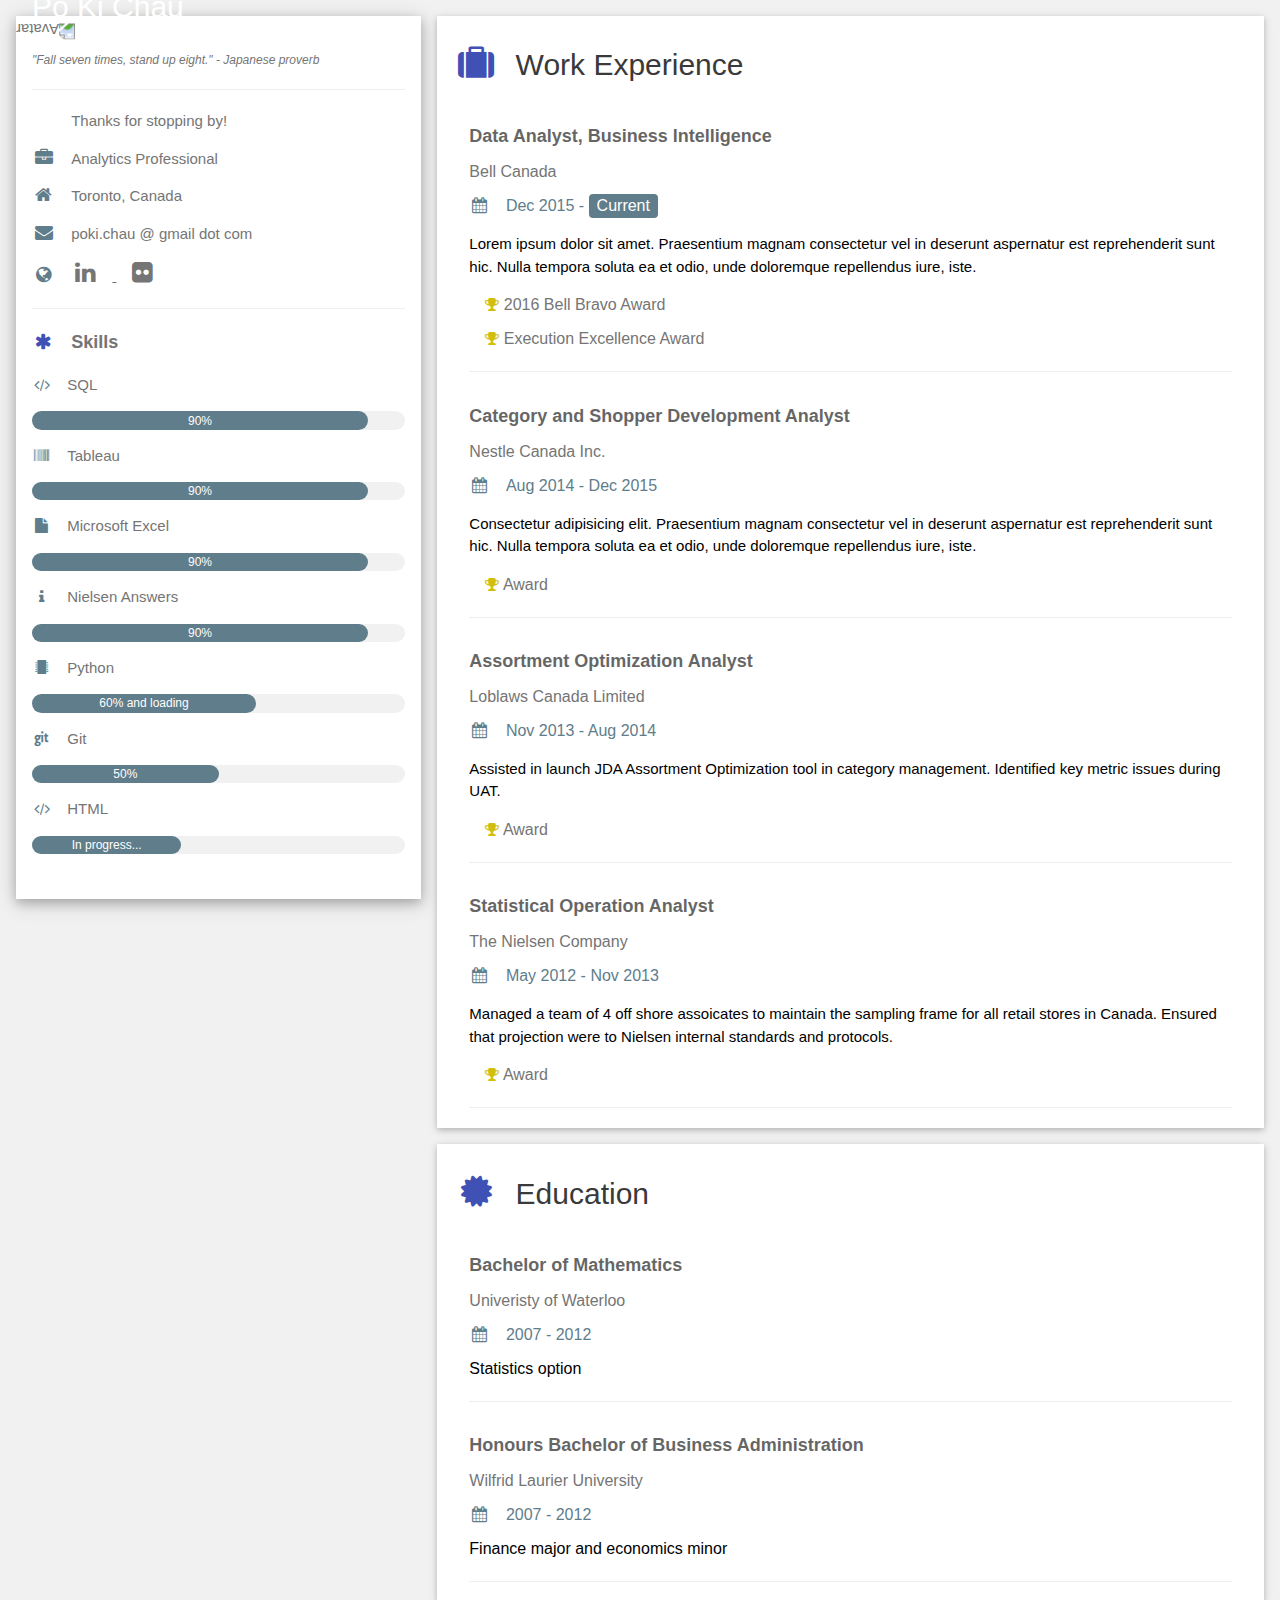
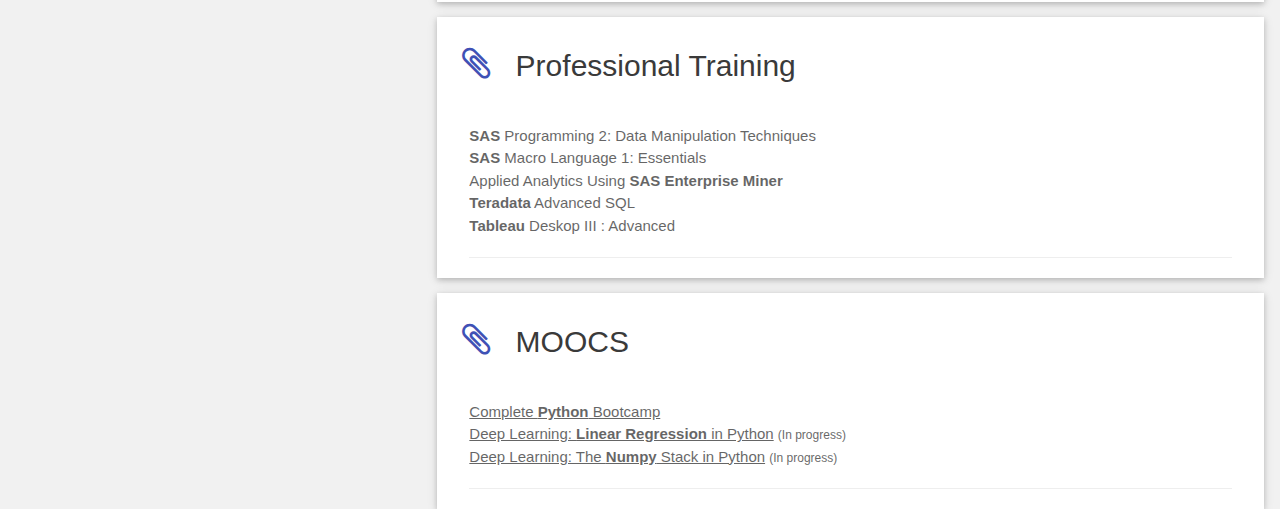
==== commit b5eaba43: "Update index.html" ====
--- a/index.html
+++ b/index.html
@@ -1,6 +1,6 @@
 <!DOCTYPE html>
 <html>
-<title>Po Ki Chau</title>
+<title>Hi! I am Po Ki Chau!</title>
 <meta charset="UTF-8">
 <meta name="viewport" content="width=device-width, initial-scale=1">
 <!--<link rel="stylesheet" href="styles.css">-->
@@ -31,6 +31,7 @@
                     <div class="w3-container">
                         <p class="w3-text-gray w3-small"><dfn>"Fall seven times, stand up eight." - Japanese proverb</dfn></p>
                         <hr>
+                        <p><i class="fa fa-hand fa-fw w3-margin-right w3-large w3-text-blue-grey"></i>Thanks for stopping by!</p>
                         <p><i class="fa fa-briefcase fa-fw w3-margin-right w3-large w3-text-blue-grey"></i>Analytics Professional</p>
                         <p><i class="fa fa-home fa-fw w3-margin-right w3-large w3-text-blue-grey"></i>Toronto, Canada</p>
                         <p><i class="fa fa-envelope fa-fw w3-margin-right w3-large w3-text-blue-grey"></i>poki.chau @ gmail dot com</p>
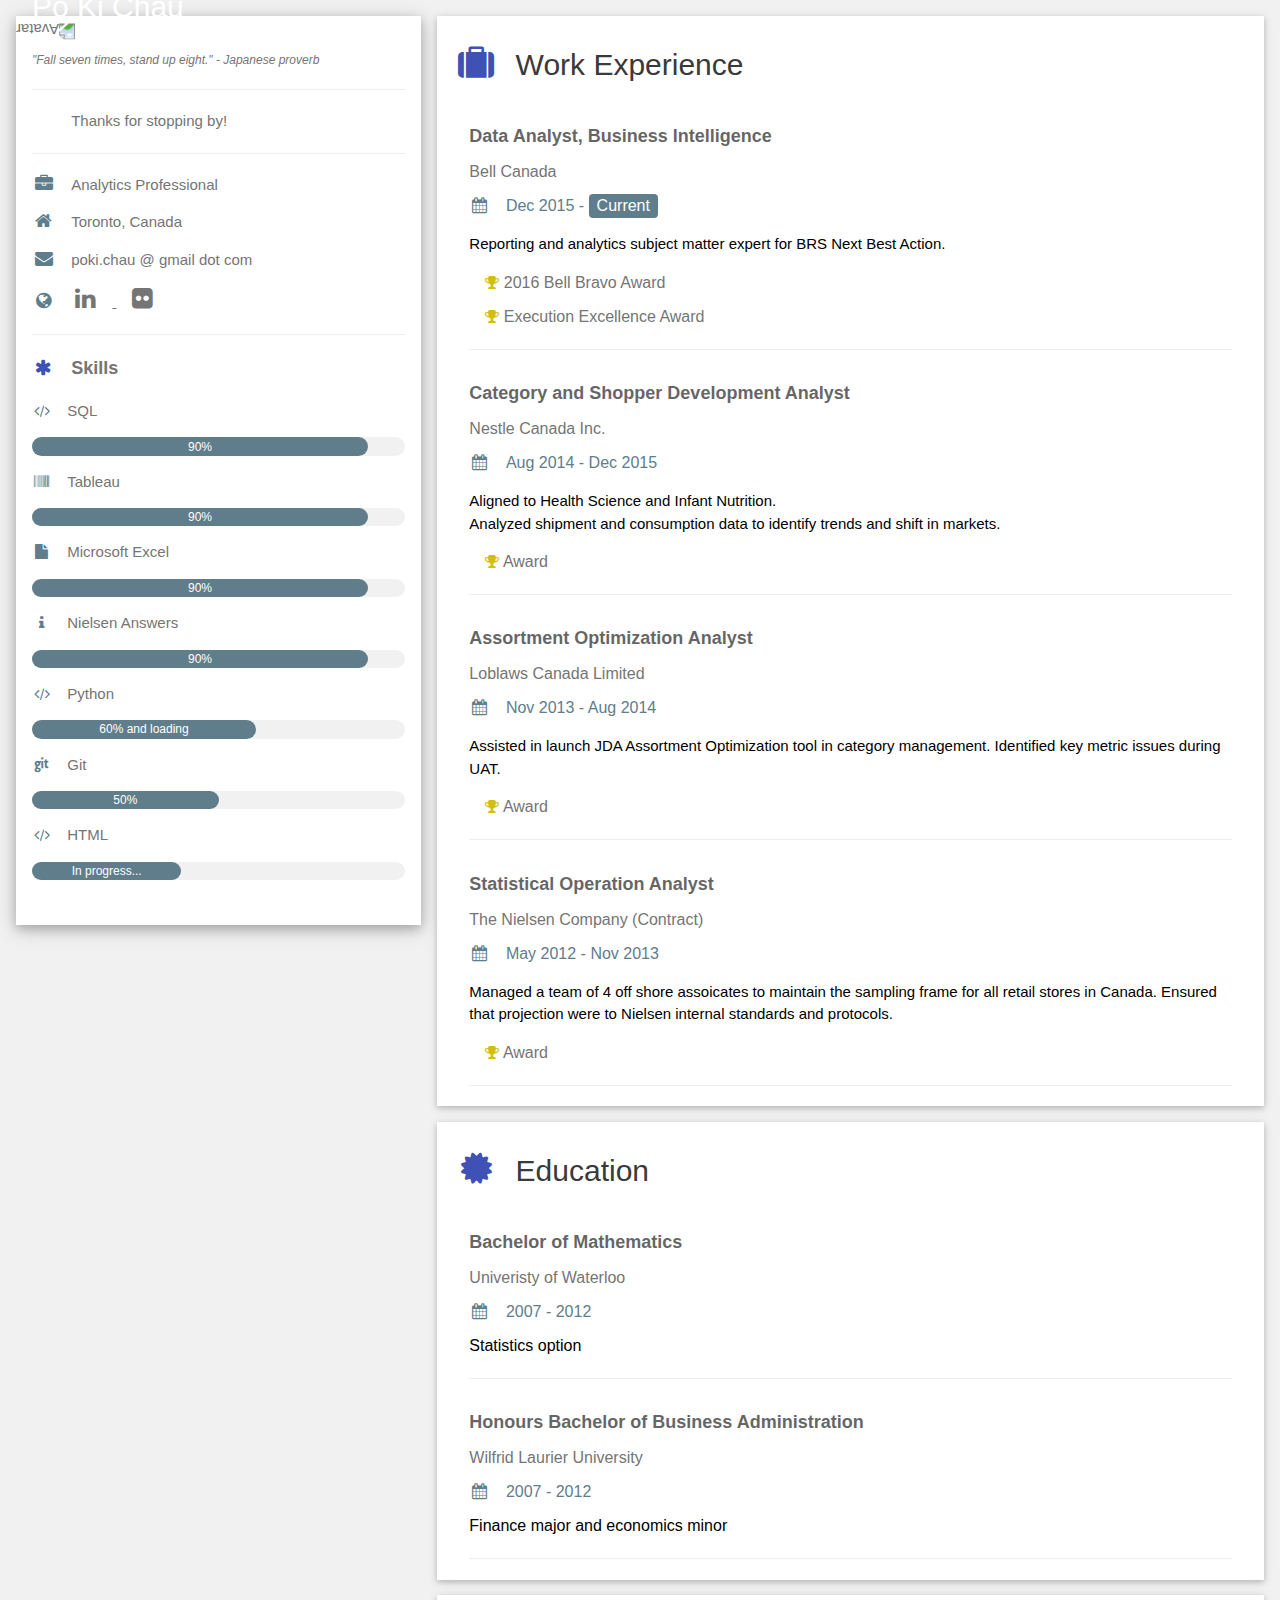
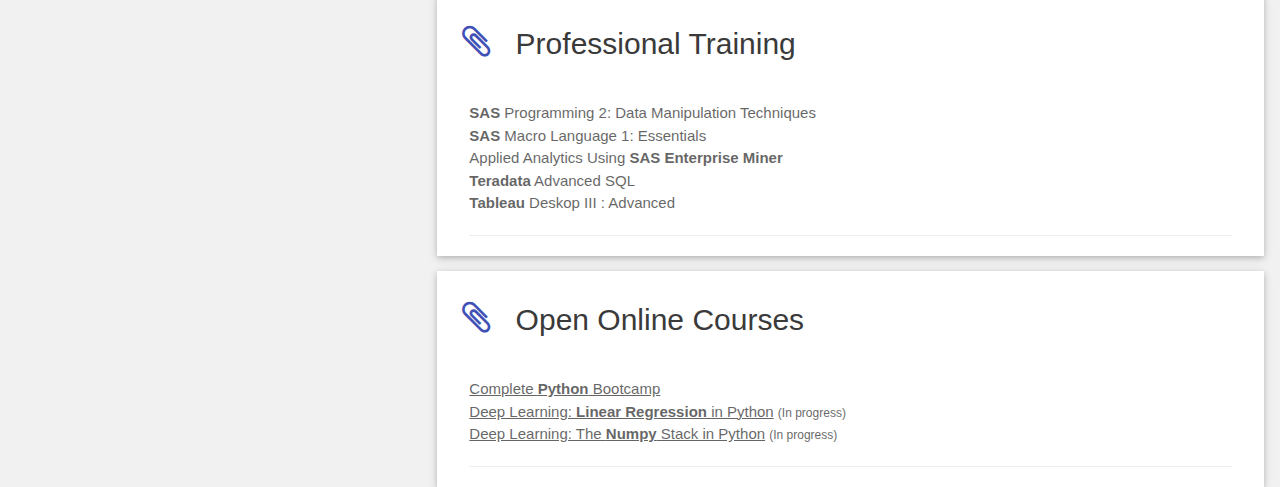
==== commit 33ac0c7d: "Update index.html" ====
--- a/index.html
+++ b/index.html
@@ -31,7 +31,8 @@
                     <div class="w3-container">
                         <p class="w3-text-gray w3-small"><dfn>"Fall seven times, stand up eight." - Japanese proverb</dfn></p>
                         <hr>
-                        <p><i class="fa fa-hand fa-fw w3-margin-right w3-large w3-text-blue-grey"></i>Thanks for stopping by!</p>
+                        <p><i class="fa fa-handshake fa-fw w3-margin-right w3-large w3-text-blue-grey"></i>Thanks for stopping by!</p>
+                        <hr>
                         <p><i class="fa fa-briefcase fa-fw w3-margin-right w3-large w3-text-blue-grey"></i>Analytics Professional</p>
                         <p><i class="fa fa-home fa-fw w3-margin-right w3-large w3-text-blue-grey"></i>Toronto, Canada</p>
                         <p><i class="fa fa-envelope fa-fw w3-margin-right w3-large w3-text-blue-grey"></i>poki.chau @ gmail dot com</p>
@@ -68,7 +69,7 @@
                         <div class="w3-light-grey w3-round-xlarge w3-small">
                             <div class="w3-container w3-center w3-round-xlarge w3-blue-grey" style="width:90%">90%</div>
                         </div>
-                        <p><i class="fa fa-microchip fa-fw w3-margin-right w3-text-blue-grey"></i>Python</p>
+                        <p><i class="fa fa-code fa-fw w3-margin-right w3-text-blue-grey"></i>Python</p>
 
                         <div class="w3-light-grey w3-round-xlarge w3-small">
                             <div class="w3-container w3-center w3-round-xlarge w3-blue-grey" style="width:60%">60% and loading</div>
@@ -113,7 +114,8 @@
                         <h5 class="w3-opacity"><b>Data Analyst, Business Intelligence</b></h5>
                         <h6 class="w3-text-gray"> Bell Canada </h6>
                         <h6 class="w3-text-blue-grey"><i class="fa fa-calendar fa-fw w3-margin-right"></i>Dec 2015 - <span class="w3-tag w3-blue-grey w3-round">Current</span></h6>
-                        <p>Lorem ipsum dolor sit amet. Praesentium magnam consectetur vel in deserunt aspernatur est reprehenderit sunt hic. Nulla tempora soluta ea et odio, unde doloremque repellendus iure, iste.</p>
+                        <p> Reporting and analytics subject matter expert for BRS Next Best Action.
+                        </p>
 
                         <h6 class="w3-text-grey">
                             <i class="fa fa-trophy w3-margin-left w3-medium w3-text-yellow"></i> 2016 Bell Bravo Award
@@ -129,7 +131,9 @@
                         <h5 class="w3-opacity"><b>Category and Shopper Development Analyst </b></h5>
                         <h6 class="w3-text-gray"> Nestle Canada Inc. </h6>
                         <h6 class="w3-text-blue-grey"><i class="fa fa-calendar fa-fw w3-margin-right"></i>Aug 2014 - Dec 2015</h6>
-                        <p>Consectetur adipisicing elit. Praesentium magnam consectetur vel in deserunt aspernatur est reprehenderit sunt hic. Nulla tempora soluta ea et odio, unde doloremque repellendus iure, iste.</p>
+                        <p> Aligned to Health Science and Infant Nutrition.
+                            <br/> Analyzed shipment and consumption data to identify trends and shift in markets.
+                        </p>
 
                         <h6 class="w3-text-grey">
                             <i class="fa fa-trophy w3-margin-left w3-medium w3-text-yellow"></i> Award
@@ -150,7 +154,7 @@
                     </div>
                     <div class="w3-container">
                         <h5 class="w3-opacity"><b>Statistical Operation Analyst</b></h5>
-                        <h6 class="w3-text-gray"><b></b>The Nielsen Company</h6>
+                        <h6 class="w3-text-gray"><b></b>The Nielsen Company <tiny> (Contract) </tiny> </h6>
                         <h6 class="w3-text-blue-grey"><i class="fa fa-calendar fa-fw w3-margin-right"></i>May 2012 - Nov 2013</h6>
                         <p>Managed a team of 4 off shore assoicates to maintain the sampling frame for all retail stores in Canada. 
                             Ensured that projection were to Nielsen internal standards and protocols. </p>
@@ -205,7 +209,7 @@
                 <p></p>
 
                 <div class="w3-container w3-card w3-white">
-                    <h2 class="w3-text-dark-grey w3-padding-16"><i class="fa fa-paperclip fa-fw w3-margin-right w3-xxlarge w3-text-indigo"></i>MOOCS</h2>
+                    <h2 class="w3-text-dark-grey w3-padding-16"><i class="fa fa-paperclip fa-fw w3-margin-right w3-xxlarge w3-text-indigo"></i>Open Online Courses</h2>
                     <div class="w3-container">
                         <h5 class="w3-opacity w3-medium">
                             <a href="https://www.udemy.com/complete-python-bootcamp/" target="_blank">Complete <b>Python</b> Bootcamp</a>
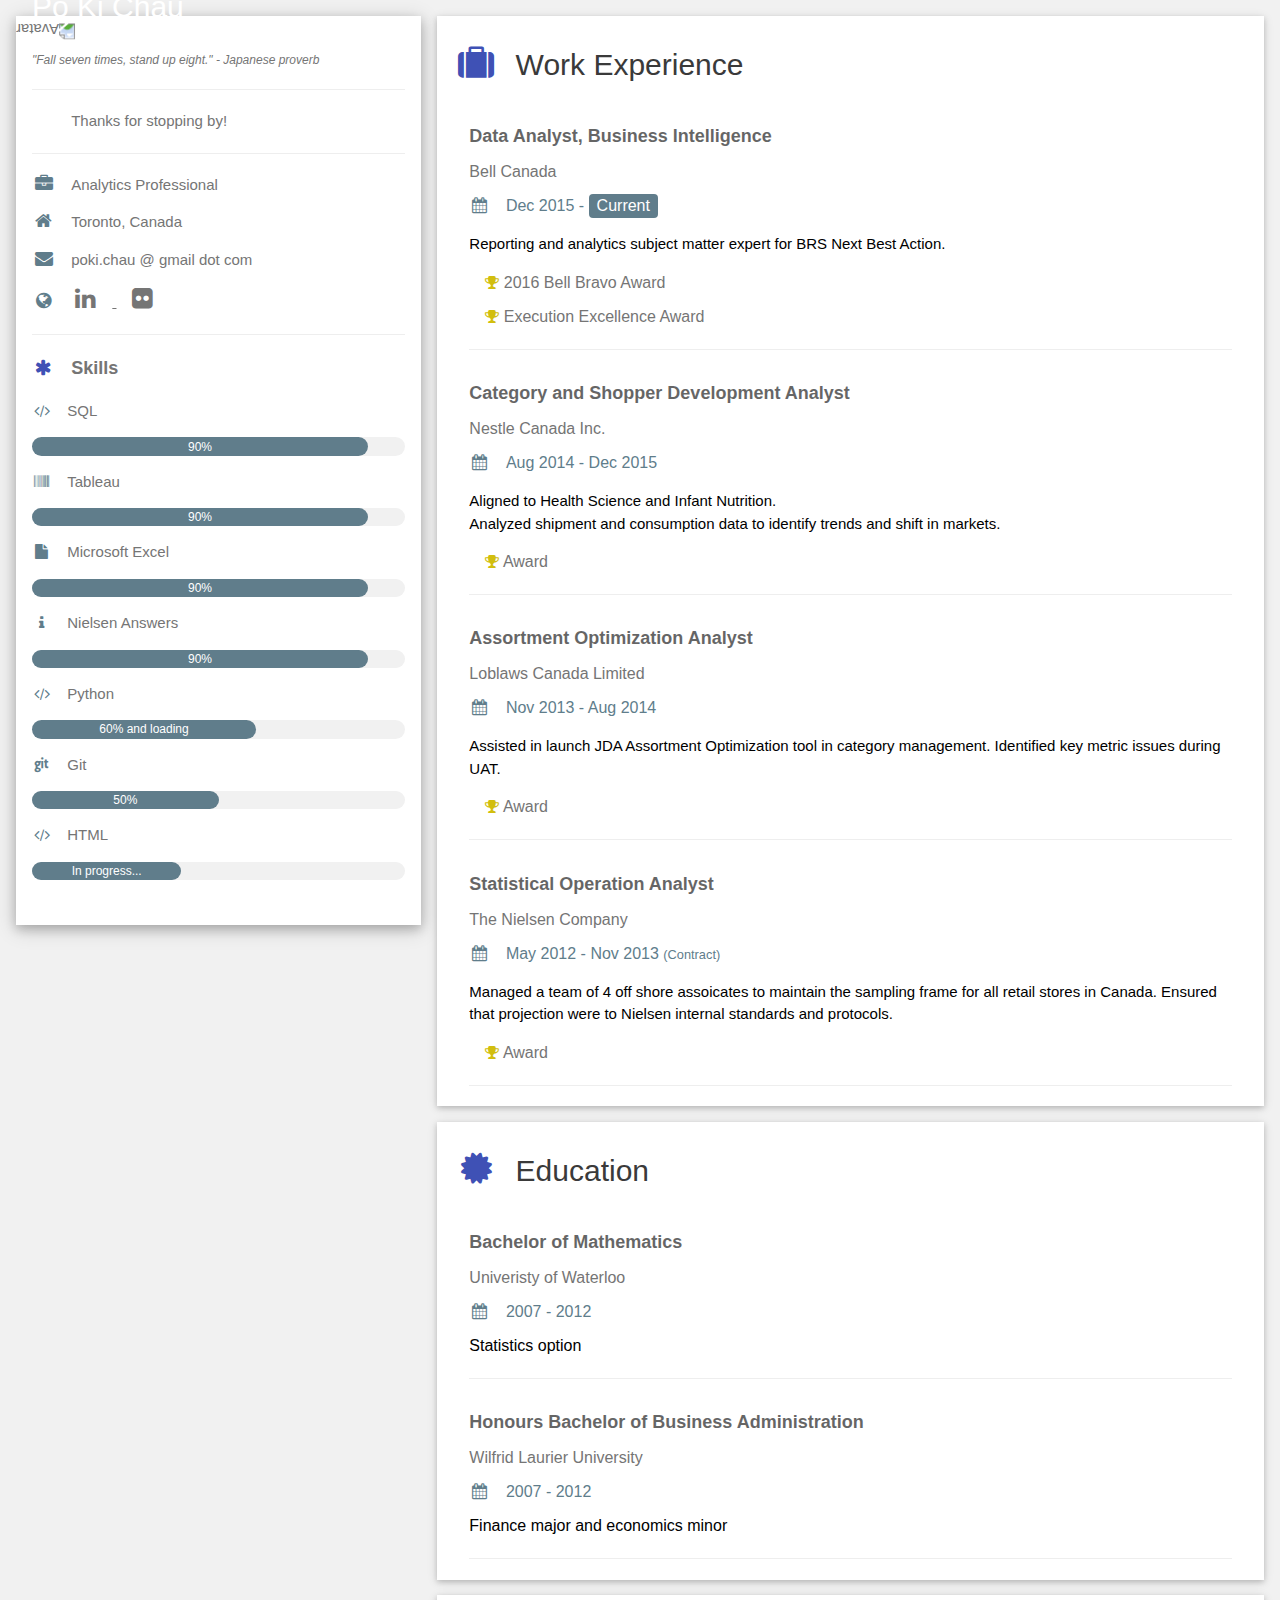
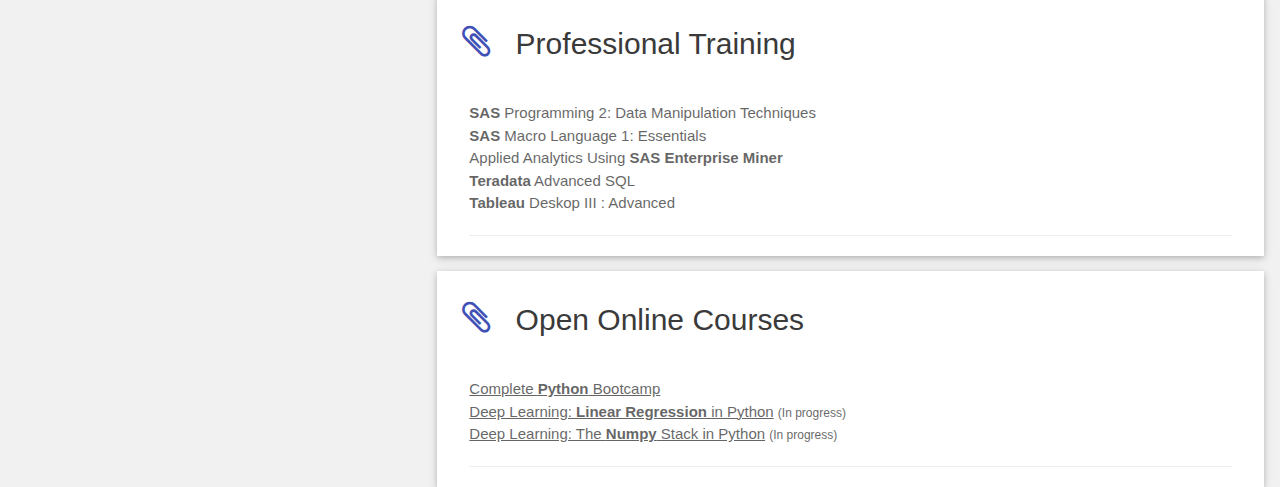
==== commit 5410fe51: "Update index.html" ====
--- a/index.html
+++ b/index.html
@@ -154,8 +154,9 @@
                     </div>
                     <div class="w3-container">
                         <h5 class="w3-opacity"><b>Statistical Operation Analyst</b></h5>
-                        <h6 class="w3-text-gray"><b></b>The Nielsen Company <tiny> (Contract) </tiny> </h6>
-                        <h6 class="w3-text-blue-grey"><i class="fa fa-calendar fa-fw w3-margin-right"></i>May 2012 - Nov 2013</h6>
+                        <h6 class="w3-text-gray"><b></b>The Nielsen Company </h6>
+                        <h6 class="w3-text-blue-grey">
+                            <i class="fa fa-calendar fa-fw w3-margin-right"></i>May 2012 - Nov 2013  <small> (Contract) </small> </h6>
                         <p>Managed a team of 4 off shore assoicates to maintain the sampling frame for all retail stores in Canada. 
                             Ensured that projection were to Nielsen internal standards and protocols. </p>
                         <h6 class="w3-text-grey">
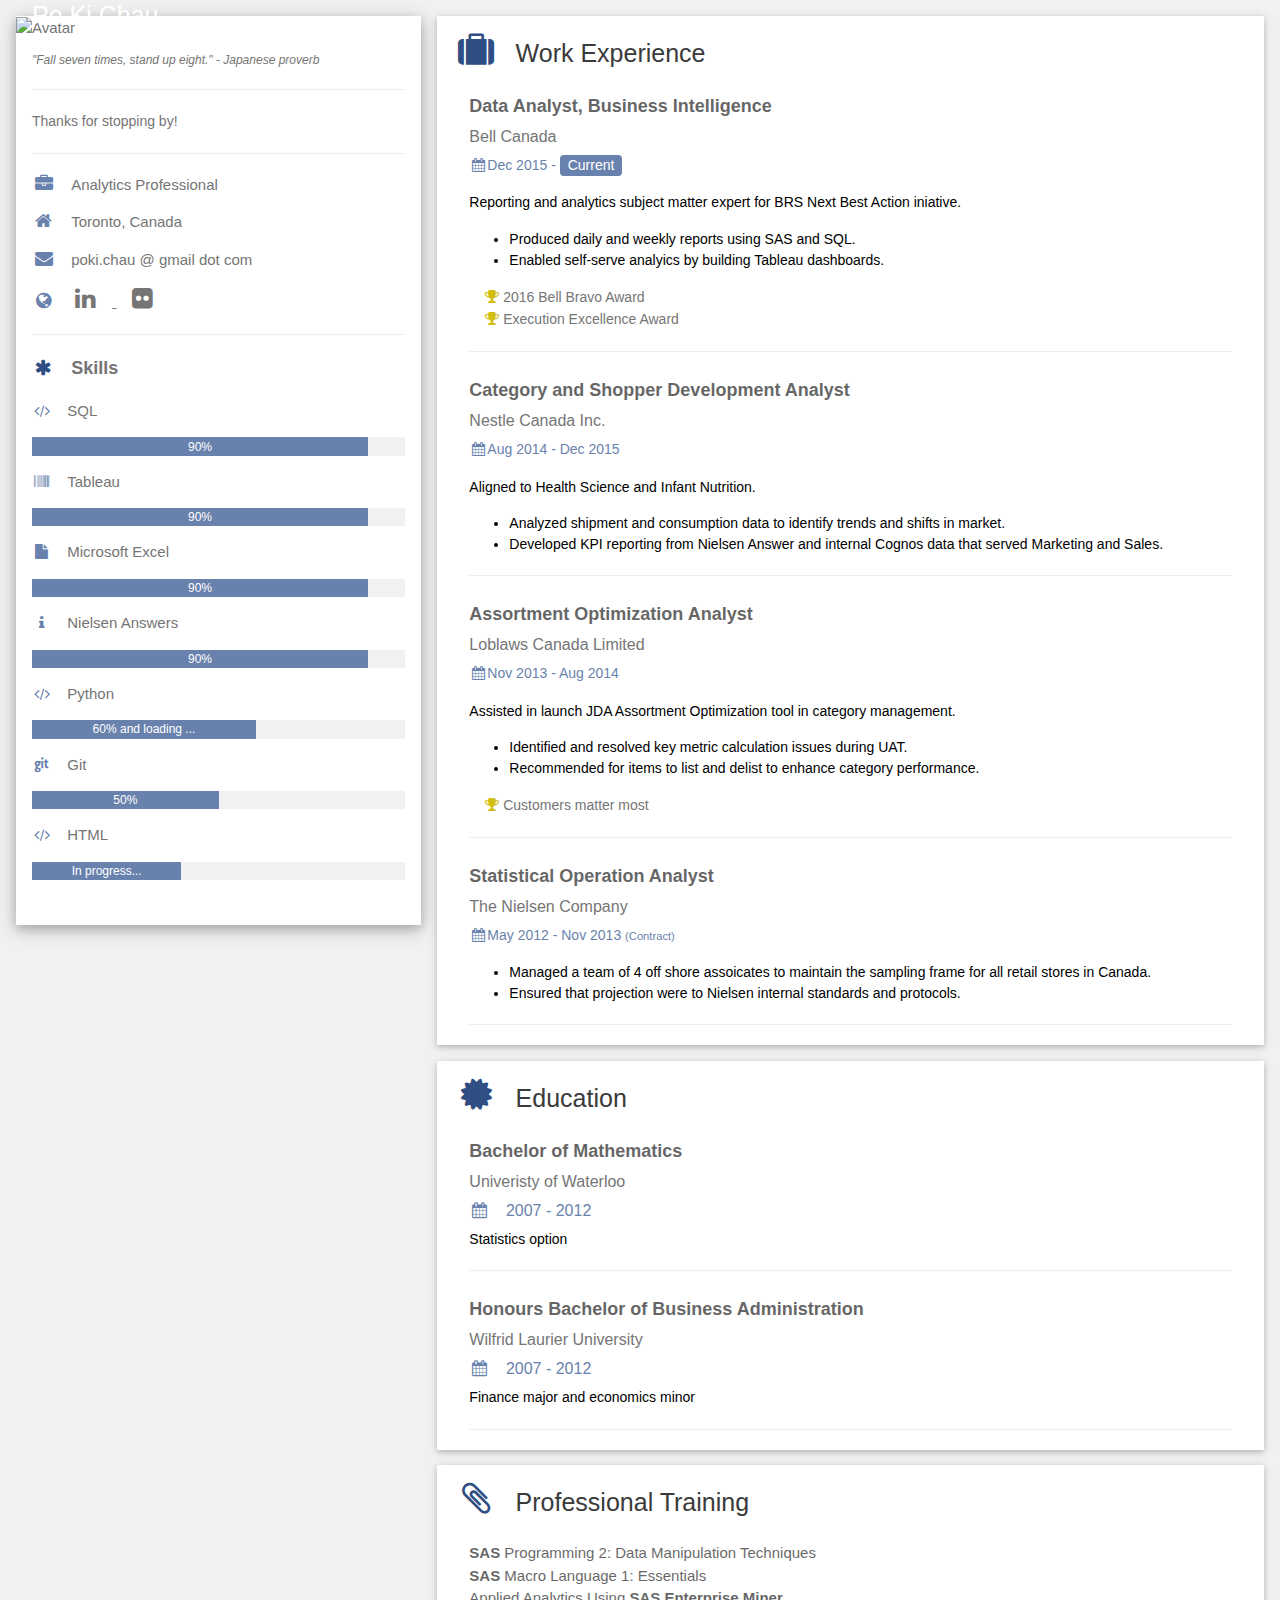
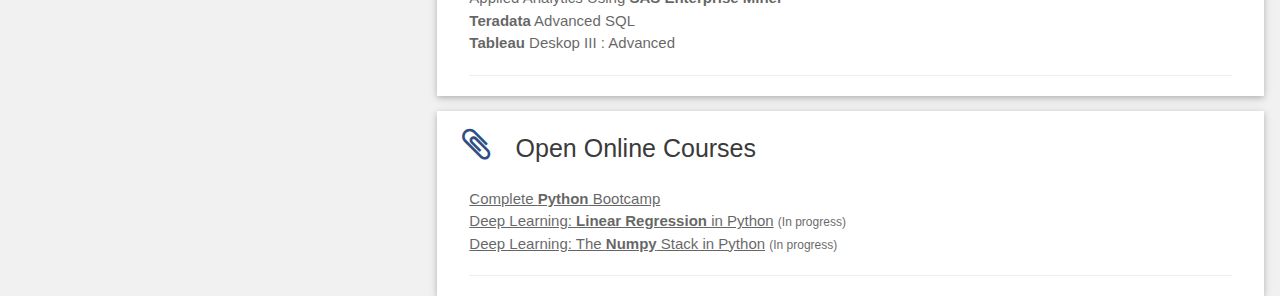
==== commit 7c25d176: "n" ====
--- a/index.html
+++ b/index.html
@@ -3,8 +3,7 @@
 <title>Hi! I am Po Ki Chau!</title>
 <meta charset="UTF-8">
 <meta name="viewport" content="width=device-width, initial-scale=1">
-<!--<link rel="stylesheet" href="styles.css">-->
-<link rel="stylesheet" href="https://www.w3schools.com/w3css/4/w3.css">
+<link rel="stylesheet" href="stylesheets/styles.css">
 <link rel="stylesheet" href="https://cdnjs.cloudflare.com/ajax/libs/font-awesome/4.7.0/css/font-awesome.min.css">
 
 
@@ -22,7 +21,7 @@
 
                 <div class="w3-white w3-text-grey w3-card-4">
                     <div class="w3-display-container">
-                        <img src="/pic3.JPG" style="width:100%; transform:rotate(180deg);" alt="Avatar">
+                        <img src="/image.png" style="width:100%; image-orientation:from-image;" alt="Avatar">
                         <div class="w3-display-bottomleft w3-container w3-text-white">
                             <h2>Po Ki Chau</h2>
                         </div>
@@ -31,7 +30,9 @@
                     <div class="w3-container">
                         <p class="w3-text-gray w3-small"><dfn>"Fall seven times, stand up eight." - Japanese proverb</dfn></p>
                         <hr>
-                        <p><i class="fa fa-handshake fa-fw w3-margin-right w3-large w3-text-blue-grey"></i>Thanks for stopping by!</p>
+                        <p>
+                            <h7>Thanks for stopping by!</h7>
+                        </p>
                         <hr>
                         <p><i class="fa fa-briefcase fa-fw w3-margin-right w3-large w3-text-blue-grey"></i>Analytics Professional</p>
                         <p><i class="fa fa-home fa-fw w3-margin-right w3-large w3-text-blue-grey"></i>Toronto, Canada</p>
@@ -51,36 +52,37 @@
 
                         <p><i class="fa fa-code fa-fw w3-margin-right w3-text-blue-grey"></i>SQL</p>
 
-                        <div class="w3-light-grey w3-round-xlarge w3-small">
-                            <div class="w3-container w3-center w3-round-xlarge w3-blue-grey" style="width:90%">90%</div>
+                        <div class="w3-light-grey w3-square-xlarge w3-small">
+                            <div class="w3-container w3-center w3-square-xlarge w3-blue-grey" style="width:90%">90%</div>
                         </div>
                         <p><i class="fa fa-barcode fa-fw w3-margin-right w3-text-blue-grey"></i>Tableau</p>
-                        <div class="w3-light-grey w3-round-xlarge w3-small">
-                            <div class="w3-container w3-center w3-round-xlarge w3-blue-grey" style="width:90%">
+                        <div class="w3-light-grey w3-square-xlarge w3-small">
+                            <div class="w3-container w3-center w3-square-xlarge w3-blue-grey" style="width:90%">
                                 <div class="w3-center w3-text-white">90%</div>
                             </div>
                         </div>
                         <p><i class="fa fa-file fa-fw w3-margin-right w3-text-blue-grey"></i>Microsoft Excel</p>
-                        <div class="w3-light-grey w3-round-xlarge w3-small">
-                            <div class="w3-container w3-center w3-round-xlarge w3-blue-grey" style="width:90%">90%</div>
+                        <div class="w3-light-grey w3-square-xlarge w3-small">
+                            <div class="w3-container w3-center w3-square-xlarge w3-blue-grey" style="width:90%">90%</div>
                         </div>
                         <p><i class="fa fa-info fa-fw w3-margin-right w3-text-blue-grey"></i>Nielsen Answers</p>
 
-                        <div class="w3-light-grey w3-round-xlarge w3-small">
-                            <div class="w3-container w3-center w3-round-xlarge w3-blue-grey" style="width:90%">90%</div>
+                        <div class="w3-light-grey w3-square-xlarge w3-small">
+                            <div class="w3-container w3-center w3-square-xlarge w3-blue-grey" style="width:90%">90%</div>
                         </div>
                         <p><i class="fa fa-code fa-fw w3-margin-right w3-text-blue-grey"></i>Python</p>
 
-                        <div class="w3-light-grey w3-round-xlarge w3-small">
-                            <div class="w3-container w3-center w3-round-xlarge w3-blue-grey" style="width:60%">60% and loading</div>
-                        </div>
+                        <div class="w3-light-grey w3-square-xlarge w3-small">
+                            <div class="w3-container w3-center w3-square-xlarge w3-blue-grey" style="width:60%">60% and loading ...</div>
+                        </div>
+
                         <p><i class="fa fa-git fa-fw w3-margin-right w3-text-blue-grey"></i>Git</p>
-                        <div class="w3-light-grey w3-round-xlarge w3-small">
-                            <div class="w3-container w3-center w3-round-xlarge w3-blue-grey" style="width:50%">50%</div>
+                        <div class="w3-light-grey w3-square-xlarge w3-small">
+                            <div class="w3-container w3-center w3-square-xlarge w3-blue-grey" style="width:50%">50%</div>
                         </div>
                         <p><i class="fa fa-code fa-fw w3-margin-right w3-text-blue-grey"></i>HTML</p>
-                        <div class="w3-light-grey w3-round-xlarge w3-small">
-                            <div class="w3-container w3-center w3-round-xlarge w3-blue-grey" style="width:40%">In progress...</div>
+                        <div class="w3-light-grey w3-square-xlarge w3-small">
+                            <div class="w3-container w3-center w3-square-xlarge w3-blue-grey" style="width:40%">In progress...</div>
                         </div>
                         <br>
                         <!--
@@ -109,20 +111,29 @@
             <div class="w3-twothird">
 
                 <div class="w3-container w3-card w3-white w3-margin-bottom">
-                    <h2 class="w3-text-dark-grey w3-padding-16"><i class="fa fa-suitcase fa-fw w3-margin-right w3-xxlarge w3-text-indigo"></i>Work Experience</h2>
+                    <h2 class="w3-text-dark-grey w3-padding-10"><i class="fa fa-suitcase fa-fw w3-margin-right w3-xxlarge w3-text-indigo"></i>Work Experience</h2>
                     <div class="w3-container">
                         <h5 class="w3-opacity"><b>Data Analyst, Business Intelligence</b></h5>
                         <h6 class="w3-text-gray"> Bell Canada </h6>
-                        <h6 class="w3-text-blue-grey"><i class="fa fa-calendar fa-fw w3-margin-right"></i>Dec 2015 - <span class="w3-tag w3-blue-grey w3-round">Current</span></h6>
-                        <p> Reporting and analytics subject matter expert for BRS Next Best Action.
-                        </p>
-
-                        <h6 class="w3-text-grey">
+                        <h7 class="w3-text-blue-grey"><i class="fa fa-calendar fa-fw"></i>Dec 2015 - <span class="w3-tag w3-blue-grey w3-round">Current</span></h7>
+
+                        <p>
+                            <h7>Reporting and analytics subject matter expert for BRS Next Best Action iniative.</h7>
+                            <UL>
+                                <h7>
+                                    <LI> Produced daily and weekly reports using SAS and SQL.</LI>
+                                    <LI>Enabled self-serve analyics by building Tableau dashboards.</LI>
+                                </h7>
+                            </UL>
+                        </p>
+
+                        <h7 class="w3-text-grey">
                             <i class="fa fa-trophy w3-margin-left w3-medium w3-text-yellow"></i> 2016 Bell Bravo Award
-                        </h6>
-                        <h6 class="w3-text-grey">
+                        </h7>
+                        <br/>
+                        <h7 class="w3-text-grey">
                             <i class="fa fa-trophy w3-margin-left w3-medium w3-text-yellow"></i> Execution Excellence Award
-                        </h6>
+                        </h7>
 
                         <hr>
 
@@ -130,57 +141,88 @@
                     <div class="w3-container">
                         <h5 class="w3-opacity"><b>Category and Shopper Development Analyst </b></h5>
                         <h6 class="w3-text-gray"> Nestle Canada Inc. </h6>
-                        <h6 class="w3-text-blue-grey"><i class="fa fa-calendar fa-fw w3-margin-right"></i>Aug 2014 - Dec 2015</h6>
-                        <p> Aligned to Health Science and Infant Nutrition.
-                            <br/> Analyzed shipment and consumption data to identify trends and shift in markets.
-                        </p>
-
-                        <h6 class="w3-text-grey">
+                        <h7 class="w3-text-blue-grey"><i class="fa fa-calendar fa-fw "></i>Aug 2014 - Dec 2015</h7>
+                        <p>
+                            <h7>Aligned to Health Science and Infant Nutrition.</h7>
+
+                            <UL>
+                                <h7>
+                                    <LI> Analyzed shipment and consumption data to identify trends and shifts in market.</LI>
+                                    <LI>
+                                        Developed KPI reporting from Nielsen Answer and internal Cognos data that served Marketing and Sales.
+                                    </LI>
+                                </h7>
+                            </UL>
+
+                        </p>
+                        <!--
+                        <h7 class="w3-text-grey">
                             <i class="fa fa-trophy w3-margin-left w3-medium w3-text-yellow"></i> Award
-                        </h6>
-
+                        </h7>
+-->
                         <hr>
                     </div>
                     <div class="w3-container">
                         <h5 class="w3-opacity"><b>Assortment Optimization Analyst</b></h5>
                         <h6 class="w3-text-gray"><b></b> Loblaws Canada Limited</h6>
-                        <h6 class="w3-text-blue-grey"><i class="fa fa-calendar fa-fw w3-margin-right"></i>Nov 2013 - Aug 2014</h6>
-                        <p>Assisted in launch JDA Assortment Optimization tool in category management. 
-                            Identified key metric issues during UAT.</p>
-                        <h6 class="w3-text-grey">
-                            <i class="fa fa-trophy w3-margin-left w3-medium w3-text-yellow"></i> Award
-                        </h6>
+                        <h7 class="w3-text-blue-grey"><i class="fa fa-calendar fa-fw"></i>Nov 2013 - Aug 2014</h7>
+                        <p>
+                            <h7>Assisted in launch JDA Assortment Optimization tool in category management.
+                            </h7>
+
+
+                            <UL>
+                                <h7>
+                                    <LI>
+                                        Identified and resolved key metric calculation issues during UAT.
+                                    </LI>
+                                    <LI>
+                                        Recommended for items to list and delist to enhance category performance.
+                                    </LI>
+                                </h7>
+                            </UL>
+
+                        </p>
+                        <h7 class="w3-text-grey">
+                            <i class="fa fa-trophy w3-margin-left w3-medium w3-text-yellow"></i> Customers matter most
+                        </h7>
                         <hr>
                     </div>
                     <div class="w3-container">
                         <h5 class="w3-opacity"><b>Statistical Operation Analyst</b></h5>
                         <h6 class="w3-text-gray"><b></b>The Nielsen Company </h6>
-                        <h6 class="w3-text-blue-grey">
-                            <i class="fa fa-calendar fa-fw w3-margin-right"></i>May 2012 - Nov 2013  <small> (Contract) </small> </h6>
-                        <p>Managed a team of 4 off shore assoicates to maintain the sampling frame for all retail stores in Canada. 
-                            Ensured that projection were to Nielsen internal standards and protocols. </p>
-                        <h6 class="w3-text-grey">
+                        <h7 class="w3-text-blue-grey">
+                            <i class="fa fa-calendar fa-fw "></i>May 2012 - Nov 2013 <small> (Contract) </small> </h7>
+                        <p>
+                            <UL>
+                                <h7>
+                                    <LI>Managed a team of 4 off shore assoicates to maintain the sampling frame for all retail stores in Canada.</LI>
+                                    <LI>Ensured that projection were to Nielsen internal standards and protocols.</LI>
+                                </h7>
+                            </UL>
+                        </p>
+                        <!--<h7 class="w3-text-grey">
                             <i class="fa fa-trophy w3-margin-left w3-medium w3-text-yellow"></i> Award
-                        </h6>
+                        </h7>-->
 
                         <hr>
                     </div>
                 </div>
 
                 <div class="w3-container w3-card w3-white">
-                    <h2 class="w3-text-dark-grey w3-padding-16"><i class="fa fa-certificate fa-fw w3-margin-right w3-xxlarge w3-text-indigo"></i>Education</h2>
+                    <h2 class="w3-text-dark-grey w3-padding-10"><i class="fa fa-certificate fa-fw w3-margin-right w3-xxlarge w3-text-indigo"></i>Education</h2>
                     <div class="w3-container">
                         <h5 class="w3-opacity"><b>Bachelor of Mathematics</b></h5>
                         <h6 class="w3-text-gray"><b></b>Univeristy of Waterloo</h6>
                         <h6 class="w3-text-blue-grey"><i class="fa fa-calendar fa-fw w3-margin-right"></i>2007 - 2012</h6>
-                        <h6>Statistics option</h6>
+                        <h7>Statistics option</h7>
                         <hr>
                     </div>
                     <div class="w3-container">
                         <h5 class="w3-opacity"><b>Honours Bachelor of Business Administration</b></h5>
                         <h6 class="w3-text-gray"><b></b>Wilfrid Laurier University</h6>
                         <h6 class="w3-text-blue-grey"><i class="fa fa-calendar fa-fw w3-margin-right"></i>2007 - 2012</h6>
-                        <h6>Finance major and economics minor</h6>
+                        <h7>Finance major and economics minor</h7>
                         <hr>
                     </div>
                     <!--
@@ -194,7 +236,7 @@
                 <p></p>
 
                 <div class="w3-container w3-card w3-white">
-                    <h2 class="w3-text-dark-grey w3-padding-16"><i class="fa fa-paperclip fa-fw w3-margin-right w3-xxlarge w3-text-indigo"></i>Professional Training</h2>
+                    <h2 class="w3-text-dark-grey w3-padding-10"><i class="fa fa-paperclip fa-fw w3-margin-right w3-xxlarge w3-text-indigo"></i>Professional Training</h2>
                     <div class="w3-container">
                         <h5 class="w3-opacity w3-medium">
                             <b>SAS</b> Programming 2: Data Manipulation Techniques
@@ -210,7 +252,7 @@
                 <p></p>
 
                 <div class="w3-container w3-card w3-white">
-                    <h2 class="w3-text-dark-grey w3-padding-16"><i class="fa fa-paperclip fa-fw w3-margin-right w3-xxlarge w3-text-indigo"></i>Open Online Courses</h2>
+                    <h2 class="w3-text-dark-grey w3-padding-10"><i class="fa fa-paperclip fa-fw w3-margin-right w3-xxlarge w3-text-indigo"></i>Open Online Courses</h2>
                     <div class="w3-container">
                         <h5 class="w3-opacity w3-medium">
                             <a href="https://www.udemy.com/complete-python-bootcamp/" target="_blank">Complete <b>Python</b> Bootcamp</a>
--- a/stylesheets/styles.css
+++ b/stylesheets/styles.css
@@ -0,0 +1,1988 @@
+/* cyrillic-ext */
+
+@font-face {
+    font-family: 'Roboto';
+    font-style: normal;
+    font-weight: 400;
+    src: local('Roboto'), local('Roboto-Regular'), url(https://fonts.gstatic.com/s/roboto/v18/KFOmCnqEu92Fr1Mu72xKKTU1Kvnz.woff2) format('woff2');
+    unicode-range: U+0460-052F, U+1C80-1C88, U+20B4, U+2DE0-2DFF, U+A640-A69F, U+FE2E-FE2F;
+}
+
+/* cyrillic */
+
+@font-face {
+    font-family: 'Roboto';
+    font-style: normal;
+    font-weight: 400;
+    src: local('Roboto'), local('Roboto-Regular'), url(https://fonts.gstatic.com/s/roboto/v18/KFOmCnqEu92Fr1Mu5mxKKTU1Kvnz.woff2) format('woff2');
+    unicode-range: U+0400-045F, U+0490-0491, U+04B0-04B1, U+2116;
+}
+
+/* greek-ext */
+
+@font-face {
+    font-family: 'Roboto';
+    font-style: normal;
+    font-weight: 400;
+    src: local('Roboto'), local('Roboto-Regular'), url(https://fonts.gstatic.com/s/roboto/v18/KFOmCnqEu92Fr1Mu7mxKKTU1Kvnz.woff2) format('woff2');
+    unicode-range: U+1F00-1FFF;
+}
+
+/* greek */
+
+@font-face {
+    font-family: 'Roboto';
+    font-style: normal;
+    font-weight: 400;
+    src: local('Roboto'), local('Roboto-Regular'), url(https://fonts.gstatic.com/s/roboto/v18/KFOmCnqEu92Fr1Mu4WxKKTU1Kvnz.woff2) format('woff2');
+    unicode-range: U+0370-03FF;
+}
+
+/* vietnamese */
+
+@font-face {
+    font-family: 'Roboto';
+    font-style: normal;
+    font-weight: 400;
+    src: local('Roboto'), local('Roboto-Regular'), url(https://fonts.gstatic.com/s/roboto/v18/KFOmCnqEu92Fr1Mu7WxKKTU1Kvnz.woff2) format('woff2');
+    unicode-range: U+0102-0103, U+0110-0111, U+1EA0-1EF9, U+20AB;
+}
+
+/* latin-ext */
+
+@font-face {
+    font-family: 'Roboto';
+    font-style: normal;
+    font-weight: 400;
+    src: local('Roboto'), local('Roboto-Regular'), url(https://fonts.gstatic.com/s/roboto/v18/KFOmCnqEu92Fr1Mu7GxKKTU1Kvnz.woff2) format('woff2');
+    unicode-range: U+0100-024F, U+0259, U+1E00-1EFF, U+2020, U+20A0-20AB, U+20AD-20CF, U+2113, U+2C60-2C7F, U+A720-A7FF;
+}
+
+/* latin */
+
+@font-face {
+    font-family: 'Roboto';
+    font-style: normal;
+    font-weight: 400;
+    src: local('Roboto'), local('Roboto-Regular'), url(https://fonts.gstatic.com/s/roboto/v18/KFOmCnqEu92Fr1Mu4mxKKTU1Kg.woff2) format('woff2');
+    unicode-range: U+0000-00FF, U+0131, U+0152-0153, U+02BB-02BC, U+02C6, U+02DA, U+02DC, U+2000-206F, U+2074, U+20AC, U+2122, U+2191, U+2193, U+2212, U+2215, U+FEFF, U+FFFD;
+}
+
+/* W3.CSS 4.10 February 2018 by Jan Egil and Borge Refsnes */
+
+html {
+    box-sizing: border-box
+}
+
+*,
+*:before,
+*:after {
+    box-sizing: inherit
+}
+
+/* Extract from normalize.css by Nicolas Gallagher and Jonathan Neal git.io/normalize */
+
+html {
+    -ms-text-size-adjust: 100%;
+    -webkit-text-size-adjust: 100%
+}
+
+body {
+    margin: 0
+}
+
+article,
+aside,
+details,
+figcaption,
+figure,
+footer,
+header,
+main,
+menu,
+nav,
+section,
+summary {
+    display: block
+}
+
+audio,
+canvas,
+progress,
+video {
+    display: inline-block
+}
+
+progress {
+    vertical-align: baseline
+}
+
+audio:not([controls]) {
+    display: none;
+    height: 0
+}
+
+[hidden],
+template {
+    display: none
+}
+
+a {
+    background-color: transparent;
+    -webkit-text-decoration-skip: objects
+}
+
+a:active,
+a:hover {
+    outline-width: 0
+}
+
+abbr[title] {
+    border-bottom: none;
+    text-decoration: underline;
+    text-decoration: underline dotted
+}
+
+dfn {
+    font-style: italic
+}
+
+mark {
+    background: #ff0;
+    color: #000
+}
+
+small {
+    font-size: 80%
+}
+
+sub,
+sup {
+    font-size: 75%;
+    line-height: 0;
+    position: relative;
+    vertical-align: baseline
+}
+
+sub {
+    bottom: -0.25em
+}
+
+sup {
+    top: -0.5em
+}
+
+figure {
+    margin: 1em 40px
+}
+
+img {
+    border-style: none
+}
+
+svg:not(:root) {
+    overflow: hidden
+}
+
+code,
+kbd,
+pre,
+samp {
+    font-family: monospace, monospace;
+    font-size: 1em
+}
+
+hr {
+    box-sizing: content-box;
+    height: 0;
+    overflow: visible
+}
+
+button,
+input,
+select,
+textarea {
+    font: inherit;
+    margin: 0
+}
+
+optgroup {
+    font-weight: bold
+}
+
+button,
+input {
+    overflow: visible
+}
+
+button,
+select {
+    text-transform: none
+}
+
+button,
+html [type=button],
+[type=reset],
+[type=submit] {
+    -webkit-appearance: button
+}
+
+button::-moz-focus-inner,
+[type=button]::-moz-focus-inner,
+[type=reset]::-moz-focus-inner,
+[type=submit]::-moz-focus-inner {
+    border-style: none;
+    padding: 0
+}
+
+button:-moz-focusring,
+[type=button]:-moz-focusring,
+[type=reset]:-moz-focusring,
+[type=submit]:-moz-focusring {
+    outline: 1px dotted ButtonText
+}
+
+fieldset {
+    border: 1px solid #c0c0c0;
+    margin: 0 2px;
+    padding: .35em .625em .75em
+}
+
+legend {
+    color: inherit;
+    display: table;
+    max-width: 100%;
+    padding: 0;
+    white-space: normal
+}
+
+textarea {
+    overflow: auto
+}
+
+[type=checkbox],
+[type=radio] {
+    padding: 0
+}
+
+[type=number]::-webkit-inner-spin-button,
+[type=number]::-webkit-outer-spin-button {
+    height: auto
+}
+
+[type=search] {
+    -webkit-appearance: textfield;
+    outline-offset: -2px
+}
+
+[type=search]::-webkit-search-cancel-button,
+[type=search]::-webkit-search-decoration {
+    -webkit-appearance: none
+}
+
+::-webkit-input-placeholder {
+    color: inherit;
+    opacity: 0.54
+}
+
+::-webkit-file-upload-button {
+    -webkit-appearance: button;
+    font: inherit
+}
+
+/* End extract */
+
+html,
+body {
+    font-family: Verdana, sans-serif;
+    font-size: 15px;
+    line-height: 1.5
+}
+
+html {
+    overflow-x: hidden
+}
+
+h1 {
+    font-size: 36px
+}
+
+h2 {
+    font-size: 25px;
+}
+
+h3 {
+    font-size: 24px
+}
+
+h4 {
+    font-size: 20px
+}
+
+h5 {
+    font-size: 18px
+}
+
+h6 {
+    font-size: 16px
+}
+
+.w3-serif {
+    font-family: serif
+}
+
+h1,
+h2,
+h3,
+h4,
+h5,
+h6,
+h7 {
+    font-family: "Trebuchet MS", Helvetica, sans-serif;
+    font-weight: 400;
+    margin: 5px 0
+}
+
+.w3-wide {
+    letter-spacing: 4px
+}
+
+hr {
+    border: 0;
+    border-top: 1px solid #eee;
+    margin: 20px 0
+}
+
+.w3-image {
+    max-width: 100%;
+    height: auto
+}
+
+img {
+    vertical-align: middle
+}
+
+a {
+    color: inherit
+}
+
+.w3-table,
+.w3-table-all {
+    border-collapse: collapse;
+    border-spacing: 0;
+    width: 100%;
+    display: table
+}
+
+.w3-table-all {
+    border: 1px solid #ccc
+}
+
+.w3-bordered tr,
+.w3-table-all tr {
+    border-bottom: 1px solid #ddd
+}
+
+.w3-striped tbody tr:nth-child(even) {
+    background-color: #f1f1f1
+}
+
+.w3-table-all tr:nth-child(odd) {
+    background-color: #fff
+}
+
+.w3-table-all tr:nth-child(even) {
+    background-color: #f1f1f1
+}
+
+.w3-hoverable tbody tr:hover,
+.w3-ul.w3-hoverable li:hover {
+    background-color: #ccc
+}
+
+.w3-centered tr th,
+.w3-centered tr td {
+    text-align: center
+}
+
+.w3-table td,
+.w3-table th,
+.w3-table-all td,
+.w3-table-all th {
+    padding: 8px 8px;
+    display: table-cell;
+    text-align: left;
+    vertical-align: top
+}
+
+.w3-table th:first-child,
+.w3-table td:first-child,
+.w3-table-all th:first-child,
+.w3-table-all td:first-child {
+    padding-left: 16px
+}
+
+.w3-btn,
+.w3-button {
+    border: none;
+    display: inline-block;
+    padding: 8px 16px;
+    vertical-align: middle;
+    overflow: hidden;
+    text-decoration: none;
+    color: inherit;
+    background-color: inherit;
+    text-align: center;
+    cursor: pointer;
+    white-space: nowrap
+}
+
+.w3-btn:hover {
+    box-shadow: 0 8px 16px 0 rgba(0, 0, 0, 0.2), 0 6px 20px 0 rgba(0, 0, 0, 0.19)
+}
+
+.w3-btn,
+.w3-button {
+    -webkit-touch-callout: none;
+    -webkit-user-select: none;
+    -khtml-user-select: none;
+    -moz-user-select: none;
+    -ms-user-select: none;
+    user-select: none
+}
+
+.w3-disabled,
+.w3-btn:disabled,
+.w3-button:disabled {
+    cursor: not-allowed;
+    opacity: 0.3
+}
+
+.w3-disabled *,
+:disabled * {
+    pointer-events: none
+}
+
+.w3-btn.w3-disabled:hover,
+.w3-btn:disabled:hover {
+    box-shadow: none
+}
+
+.w3-badge,
+.w3-tag {
+    background-color: #000;
+    color: #fff;
+    display: inline-block;
+    padding-left: 8px;
+    padding-right: 8px;
+    text-align: center
+}
+
+.w3-badge {
+    border-radius: 50%
+}
+
+.w3-ul {
+    list-style-type: none;
+    padding: 0;
+    margin: 0
+}
+
+.w3-ul li {
+    padding: 8px 16px;
+    border-bottom: 1px solid #ddd
+}
+
+.w3-ul li:last-child {
+    border-bottom: none
+}
+
+.w3-tooltip,
+.w3-display-container {
+    position: relative
+}
+
+.w3-tooltip .w3-text {
+    display: none
+}
+
+.w3-tooltip:hover .w3-text {
+    display: inline-block
+}
+
+.w3-ripple:active {
+    opacity: 0.5
+}
+
+.w3-ripple {
+    transition: opacity 0s
+}
+
+.w3-input {
+    padding: 8px;
+    display: block;
+    border: none;
+    border-bottom: 1px solid #ccc;
+    width: 100%
+}
+
+.w3-select {
+    padding: 9px 0;
+    width: 100%;
+    border: none;
+    border-bottom: 1px solid #ccc
+}
+
+.w3-dropdown-click,
+.w3-dropdown-hover {
+    position: relative;
+    display: inline-block;
+    cursor: pointer
+}
+
+.w3-dropdown-hover:hover .w3-dropdown-content {
+    display: block
+}
+
+.w3-dropdown-hover:first-child,
+.w3-dropdown-click:hover {
+    background-color: #ccc;
+    color: #000
+}
+
+.w3-dropdown-hover:hover > .w3-button:first-child,
+.w3-dropdown-click:hover > .w3-button:first-child {
+    background-color: #ccc;
+    color: #000
+}
+
+.w3-dropdown-content {
+    cursor: auto;
+    color: #000;
+    background-color: #fff;
+    display: none;
+    position: absolute;
+    min-width: 160px;
+    margin: 0;
+    padding: 0;
+    z-index: 1
+}
+
+.w3-check,
+.w3-radio {
+    width: 24px;
+    height: 24px;
+    position: relative;
+    top: 6px
+}
+
+.w3-sidebar {
+    height: 100%;
+    width: 200px;
+    background-color: #fff;
+    position: fixed !important;
+    z-index: 1;
+    overflow: auto
+}
+
+.w3-bar-block .w3-dropdown-hover,
+.w3-bar-block .w3-dropdown-click {
+    width: 100%
+}
+
+.w3-bar-block .w3-dropdown-hover .w3-dropdown-content,
+.w3-bar-block .w3-dropdown-click .w3-dropdown-content {
+    min-width: 100%
+}
+
+.w3-bar-block .w3-dropdown-hover .w3-button,
+.w3-bar-block .w3-dropdown-click .w3-button {
+    width: 100%;
+    text-align: left;
+    padding: 8px 16px
+}
+
+.w3-main,
+#main {
+    transition: margin-left .4s
+}
+
+.w3-modal {
+    z-index: 3;
+    display: none;
+    padding-top: 100px;
+    position: fixed;
+    left: 0;
+    top: 0;
+    width: 100%;
+    height: 100%;
+    overflow: auto;
+    background-color: rgb(0, 0, 0);
+    background-color: rgba(0, 0, 0, 0.4)
+}
+
+.w3-modal-content {
+    margin: auto;
+    background-color: #fff;
+    position: relative;
+    padding: 0;
+    outline: 0;
+    width: 600px
+}
+
+.w3-bar {
+    width: 100%;
+    overflow: hidden
+}
+
+.w3-center .w3-bar {
+    display: inline-block;
+    width: auto
+}
+
+.w3-bar .w3-bar-item {
+    padding: 8px 16px;
+    float: left;
+    width: auto;
+    border: none;
+    display: block;
+    outline: 0
+}
+
+.w3-bar .w3-dropdown-hover,
+.w3-bar .w3-dropdown-click {
+    position: static;
+    float: left
+}
+
+.w3-bar .w3-button {
+    white-space: normal
+}
+
+.w3-bar-block .w3-bar-item {
+    width: 100%;
+    display: block;
+    padding: 8px 16px;
+    text-align: left;
+    border: none;
+    white-space: normal;
+    float: none;
+    outline: 0
+}
+
+.w3-bar-block.w3-center .w3-bar-item {
+    text-align: center
+}
+
+.w3-block {
+    display: block;
+    width: 100%
+}
+
+.w3-responsive {
+    display: block;
+    overflow-x: auto
+}
+
+.w3-container:after,
+.w3-container:before,
+.w3-panel:after,
+.w3-panel:before,
+.w3-row:after,
+.w3-row:before,
+.w3-row-padding:after,
+.w3-row-padding:before,
+.w3-cell-row:before,
+.w3-cell-row:after,
+.w3-clear:after,
+.w3-clear:before,
+.w3-bar:before,
+.w3-bar:after {
+    content: "";
+    display: table;
+    clear: both
+}
+
+.w3-col,
+.w3-half,
+.w3-third,
+.w3-twothird,
+.w3-threequarter,
+.w3-quarter {
+    float: left;
+    width: 100%
+}
+
+.w3-col.s1 {
+    width: 8.33333%
+}
+
+.w3-col.s2 {
+    width: 16.66666%
+}
+
+.w3-col.s3 {
+    width: 24.99999%
+}
+
+.w3-col.s4 {
+    width: 33.33333%
+}
+
+.w3-col.s5 {
+    width: 41.66666%
+}
+
+.w3-col.s6 {
+    width: 49.99999%
+}
+
+.w3-col.s7 {
+    width: 58.33333%
+}
+
+.w3-col.s8 {
+    width: 66.66666%
+}
+
+.w3-col.s9 {
+    width: 74.99999%
+}
+
+.w3-col.s10 {
+    width: 83.33333%
+}
+
+.w3-col.s11 {
+    width: 91.66666%
+}
+
+.w3-col.s12 {
+    width: 99.99999%
+}
+
+@media (min-width:601px) {
+    .w3-col.m1 {
+        width: 8.33333%
+    }
+    .w3-col.m2 {
+        width: 16.66666%
+    }
+    .w3-col.m3,
+    .w3-quarter {
+        width: 24.99999%
+    }
+    .w3-col.m4,
+    .w3-third {
+        width: 33.33333%
+    }
+    .w3-col.m5 {
+        width: 41.66666%
+    }
+    .w3-col.m6,
+    .w3-half {
+        width: 49.99999%
+    }
+    .w3-col.m7 {
+        width: 58.33333%
+    }
+    .w3-col.m8,
+    .w3-twothird {
+        width: 66.66666%
+    }
+    .w3-col.m9,
+    .w3-threequarter {
+        width: 74.99999%
+    }
+    .w3-col.m10 {
+        width: 83.33333%
+    }
+    .w3-col.m11 {
+        width: 91.66666%
+    }
+    .w3-col.m12 {
+        width: 99.99999%
+    }
+}
+
+@media (min-width:993px) {
+    .w3-col.l1 {
+        width: 8.33333%
+    }
+    .w3-col.l2 {
+        width: 16.66666%
+    }
+    .w3-col.l3 {
+        width: 24.99999%
+    }
+    .w3-col.l4 {
+        width: 33.33333%
+    }
+    .w3-col.l5 {
+        width: 41.66666%
+    }
+    .w3-col.l6 {
+        width: 49.99999%
+    }
+    .w3-col.l7 {
+        width: 58.33333%
+    }
+    .w3-col.l8 {
+        width: 66.66666%
+    }
+    .w3-col.l9 {
+        width: 74.99999%
+    }
+    .w3-col.l10 {
+        width: 83.33333%
+    }
+    .w3-col.l11 {
+        width: 91.66666%
+    }
+    .w3-col.l12 {
+        width: 99.99999%
+    }
+}
+
+.w3-content {
+    max-width: 980px;
+    margin: auto
+}
+
+.w3-rest {
+    overflow: hidden
+}
+
+.w3-cell-row {
+    display: table;
+    width: 100%
+}
+
+.w3-cell {
+    display: table-cell
+}
+
+.w3-cell-top {
+    vertical-align: top
+}
+
+.w3-cell-middle {
+    vertical-align: middle
+}
+
+.w3-cell-bottom {
+    vertical-align: bottom
+}
+
+.w3-hide {
+    display: none !important
+}
+
+.w3-show-block,
+.w3-show {
+    display: block !important
+}
+
+.w3-show-inline-block {
+    display: inline-block !important
+}
+
+@media (max-width:600px) {
+    .w3-modal-content {
+        margin: 0 10px;
+        width: auto !important
+    }
+    .w3-modal {
+        padding-top: 30px
+    }
+    .w3-dropdown-hover.w3-mobile .w3-dropdown-content,
+    .w3-dropdown-click.w3-mobile .w3-dropdown-content {
+        position: relative
+    }
+    .w3-hide-small {
+        display: none !important
+    }
+    .w3-mobile {
+        display: block;
+        width: 100% !important
+    }
+    .w3-bar-item.w3-mobile,
+    .w3-dropdown-hover.w3-mobile,
+    .w3-dropdown-click.w3-mobile {
+        text-align: center
+    }
+    .w3-dropdown-hover.w3-mobile,
+    .w3-dropdown-hover.w3-mobile .w3-btn,
+    .w3-dropdown-hover.w3-mobile .w3-button,
+    .w3-dropdown-click.w3-mobile,
+    .w3-dropdown-click.w3-mobile .w3-btn,
+    .w3-dropdown-click.w3-mobile .w3-button {
+        width: 100%
+    }
+}
+
+@media (max-width:768px) {
+    .w3-modal-content {
+        width: 500px
+    }
+    .w3-modal {
+        padding-top: 50px
+    }
+}
+
+@media (min-width:993px) {
+    .w3-modal-content {
+        width: 900px
+    }
+    .w3-hide-large {
+        display: none !important
+    }
+    .w3-sidebar.w3-collapse {
+        display: block !important
+    }
+}
+
+@media (max-width:992px) and (min-width:601px) {
+    .w3-hide-medium {
+        display: none !important
+    }
+}
+
+@media (max-width:992px) {
+    .w3-sidebar.w3-collapse {
+        display: none
+    }
+    .w3-main {
+        margin-left: 0 !important;
+        margin-right: 0 !important
+    }
+}
+
+.w3-top,
+.w3-bottom {
+    position: fixed;
+    width: 100%;
+    z-index: 1
+}
+
+.w3-top {
+    top: 0
+}
+
+.w3-bottom {
+    bottom: 0
+}
+
+.w3-overlay {
+    position: fixed;
+    display: none;
+    width: 100%;
+    height: 100%;
+    top: 0;
+    left: 0;
+    right: 0;
+    bottom: 0;
+    background-color: rgba(0, 0, 0, 0.5);
+    z-index: 2
+}
+
+.w3-display-topleft {
+    position: absolute;
+    left: 0;
+    top: 0
+}
+
+.w3-display-topright {
+    position: absolute;
+    right: 0;
+    top: 0
+}
+
+.w3-display-bottomleft {
+    position: absolute;
+    left: 0;
+    bottom: 0
+}
+
+.w3-display-bottomright {
+    position: absolute;
+    right: 0;
+    bottom: 0
+}
+
+.w3-display-middle {
+    position: absolute;
+    top: 50%;
+    left: 50%;
+    transform: translate(-50%, -50%);
+    -ms-transform: translate(-50%, -50%)
+}
+
+.w3-display-left {
+    position: absolute;
+    top: 50%;
+    left: 0%;
+    transform: translate(0%, -50%);
+    -ms-transform: translate(-0%, -50%)
+}
+
+.w3-display-right {
+    position: absolute;
+    top: 50%;
+    right: 0%;
+    transform: translate(0%, -50%);
+    -ms-transform: translate(0%, -50%)
+}
+
+.w3-display-topmiddle {
+    position: absolute;
+    left: 50%;
+    top: 0;
+    transform: translate(-50%, 0%);
+    -ms-transform: translate(-50%, 0%)
+}
+
+.w3-display-bottommiddle {
+    position: absolute;
+    left: 50%;
+    bottom: 0;
+    transform: translate(-50%, 0%);
+    -ms-transform: translate(-50%, 0%)
+}
+
+.w3-display-container:hover .w3-display-hover {
+    display: block
+}
+
+.w3-display-container:hover span.w3-display-hover {
+    display: inline-block
+}
+
+.w3-display-hover {
+    display: none
+}
+
+.w3-display-position {
+    position: absolute
+}
+
+.w3-circle {
+    border-radius: 50%
+}
+
+.w3-round-small {
+    border-radius: 2px
+}
+
+.w3-round,
+.w3-round-medium {
+    border-radius: 4px
+}
+
+.w3-round-large {
+    border-radius: 8px
+}
+
+.w3-round-xlarge {
+    border-radius: 16px
+}
+
+.w3-round-xxlarge {
+    border-radius: 32px
+}
+
+.w3-row-padding,
+.w3-row-padding > .w3-half,
+.w3-row-padding > .w3-third,
+.w3-row-padding > .w3-twothird,
+.w3-row-padding > .w3-threequarter,
+.w3-row-padding > .w3-quarter,
+.w3-row-padding > .w3-col {
+    padding: 0 8px
+}
+
+.w3-container,
+.w3-panel {
+    padding: 0.01em 16px
+}
+
+.w3-panel {
+    margin-top: 16px;
+    margin-bottom: 16px
+}
+
+.w3-code,
+.w3-codespan {
+    font-family: Consolas, "courier new";
+    font-size: 16px
+}
+
+.w3-code {
+    width: auto;
+    background-color: #fff;
+    padding: 8px 12px;
+    border-left: 4px solid #4CAF50;
+    word-wrap: break-word
+}
+
+.w3-codespan {
+    color: crimson;
+    background-color: #f1f1f1;
+    padding-left: 4px;
+    padding-right: 4px;
+    font-size: 110%
+}
+
+.w3-card,
+.w3-card-2 {
+    box-shadow: 0 2px 5px 0 rgba(0, 0, 0, 0.16), 0 2px 10px 0 rgba(0, 0, 0, 0.12)
+}
+
+.w3-card-4,
+.w3-hover-shadow:hover {
+    box-shadow: 0 4px 10px 0 rgba(0, 0, 0, 0.2), 0 4px 20px 0 rgba(0, 0, 0, 0.19)
+}
+
+.w3-spin {
+    animation: w3-spin 2s infinite linear
+}
+
+@keyframes w3-spin {
+    0% {
+        transform: rotate(0deg)
+    }
+    100% {
+        transform: rotate(359deg)
+    }
+}
+
+.w3-animate-fading {
+    animation: fading 10s infinite
+}
+
+@keyframes fading {
+    0% {
+        opacity: 0
+    }
+    50% {
+        opacity: 1
+    }
+    100% {
+        opacity: 0
+    }
+}
+
+.w3-animate-opacity {
+    animation: opac 0.8s
+}
+
+@keyframes opac {
+    from {
+        opacity: 0
+    }
+    to {
+        opacity: 1
+    }
+}
+
+.w3-animate-top {
+    position: relative;
+    animation: animatetop 0.4s
+}
+
+@keyframes animatetop {
+    from {
+        top: -300px;
+        opacity: 0
+    }
+    to {
+        top: 0;
+        opacity: 1
+    }
+}
+
+.w3-animate-left {
+    position: relative;
+    animation: animateleft 0.4s
+}
+
+@keyframes animateleft {
+    from {
+        left: -300px;
+        opacity: 0
+    }
+    to {
+        left: 0;
+        opacity: 1
+    }
+}
+
+.w3-animate-right {
+    position: relative;
+    animation: animateright 0.4s
+}
+
+@keyframes animateright {
+    from {
+        right: -300px;
+        opacity: 0
+    }
+    to {
+        right: 0;
+        opacity: 1
+    }
+}
+
+.w3-animate-bottom {
+    position: relative;
+    animation: animatebottom 0.4s
+}
+
+@keyframes animatebottom {
+    from {
+        bottom: -300px;
+        opacity: 0
+    }
+    to {
+        bottom: 0;
+        opacity: 1
+    }
+}
+
+.w3-animate-zoom {
+    animation: animatezoom 0.6s
+}
+
+@keyframes animatezoom {
+    from {
+        transform: scale(0)
+    }
+    to {
+        transform: scale(1)
+    }
+}
+
+.w3-animate-input {
+    transition: width 0.4s ease-in-out
+}
+
+.w3-animate-input:focus {
+    width: 100% !important
+}
+
+.w3-opacity,
+.w3-hover-opacity:hover {
+    opacity: 0.60
+}
+
+.w3-opacity-off,
+.w3-hover-opacity-off:hover {
+    opacity: 1
+}
+
+.w3-opacity-max {
+    opacity: 0.25
+}
+
+.w3-opacity-min {
+    opacity: 0.75
+}
+
+.w3-greyscale-max,
+.w3-grayscale-max,
+.w3-hover-greyscale:hover,
+.w3-hover-grayscale:hover {
+    filter: grayscale(100%)
+}
+
+.w3-greyscale,
+.w3-grayscale {
+    filter: grayscale(75%)
+}
+
+.w3-greyscale-min,
+.w3-grayscale-min {
+    filter: grayscale(50%)
+}
+
+.w3-sepia {
+    filter: sepia(75%)
+}
+
+.w3-sepia-max,
+.w3-hover-sepia:hover {
+    filter: sepia(100%)
+}
+
+.w3-sepia-min {
+    filter: sepia(50%)
+}
+
+.w3-tiny {
+    font-size: 10px !important
+}
+
+.w3-small {
+    font-size: 12px !important
+}
+
+.w3-medium {
+    font-size: 15px !important
+}
+
+.w3-large {
+    font-size: 18px !important
+}
+
+.w3-xlarge {
+    font-size: 24px !important
+}
+
+.w3-xxlarge {
+    font-size: 36px !important
+}
+
+.w3-xxxlarge {
+    font-size: 48px !important
+}
+
+.w3-jumbo {
+    font-size: 64px !important
+}
+
+.w3-left-align {
+    text-align: left !important
+}
+
+.w3-right-align {
+    text-align: right !important
+}
+
+.w3-justify {
+    text-align: justify !important
+}
+
+.w3-center {
+    text-align: center !important
+}
+
+.w3-border-0 {
+    border: 0 !important
+}
+
+.w3-border {
+    border: 1px solid #ccc !important
+}
+
+.w3-border-top {
+    border-top: 1px solid #ccc !important
+}
+
+.w3-border-bottom {
+    border-bottom: 1px solid #ccc !important
+}
+
+.w3-border-left {
+    border-left: 1px solid #ccc !important
+}
+
+.w3-border-right {
+    border-right: 1px solid #ccc !important
+}
+
+.w3-topbar {
+    border-top: 6px solid #ccc !important
+}
+
+.w3-bottombar {
+    border-bottom: 6px solid #ccc !important
+}
+
+.w3-leftbar {
+    border-left: 6px solid #ccc !important
+}
+
+.w3-rightbar {
+    border-right: 6px solid #ccc !important
+}
+
+.w3-section,
+.w3-code {
+    margin-top: 16px !important;
+    margin-bottom: 16px !important
+}
+
+.w3-margin {
+    margin: 16px !important
+}
+
+.w3-margin-top {
+    margin-top: 16px !important
+}
+
+.w3-margin-bottom {
+    margin-bottom: 16px !important
+}
+
+.w3-margin-left {
+    margin-left: 16px !important
+}
+
+.w3-margin-right {
+    margin-right: 16px !important
+}
+
+.w3-padding-small {
+    padding: 4px 8px !important
+}
+
+.w3-padding {
+    padding: 8px 16px !important
+}
+
+.w3-padding-large {
+    padding: 12px 24px !important
+}
+
+.w3-padding-10 {
+    padding-top: 10px !important;
+    padding-bottom: 10px !important
+}
+
+.w3-padding-16 {
+    padding-top: 16px !important;
+    padding-bottom: 16px !important
+}
+
+.w3-padding-24 {
+    padding-top: 24px !important;
+    padding-bottom: 24px !important
+}
+
+.w3-padding-32 {
+    padding-top: 32px !important;
+    padding-bottom: 32px !important
+}
+
+.w3-padding-48 {
+    padding-top: 48px !important;
+    padding-bottom: 48px !important
+}
+
+.w3-padding-64 {
+    padding-top: 64px !important;
+    padding-bottom: 64px !important
+}
+
+.w3-left {
+    float: left !important
+}
+
+.w3-right {
+    float: right !important
+}
+
+.w3-button:hover {
+    color: #000 !important;
+    background-color: #ccc !important
+}
+
+.w3-transparent,
+.w3-hover-none:hover {
+    background-color: transparent !important
+}
+
+.w3-hover-none:hover {
+    box-shadow: none !important
+}
+
+/* Colors */
+
+.w3-amber,
+.w3-hover-amber:hover {
+    color: #000 !important;
+    background-color: #ffc107 !important
+}
+
+.w3-aqua,
+.w3-hover-aqua:hover {
+    color: #000 !important;
+    background-color: #00ffff !important
+}
+
+.w3-blue,
+.w3-hover-blue:hover {
+    color: #fff !important;
+    background-color: #2196F3 !important
+}
+
+.w3-light-blue,
+.w3-hover-light-blue:hover {
+    color: #000 !important;
+    background-color: #87CEEB !important
+}
+
+.w3-brown,
+.w3-hover-brown:hover {
+    color: #fff !important;
+    background-color: #795548 !important
+}
+
+.w3-cyan,
+.w3-hover-cyan:hover {
+    color: #000 !important;
+    background-color: #00bcd4 !important
+}
+
+.w3-blue-grey,
+.w3-hover-blue-grey:hover,
+.w3-blue-gray,
+.w3-hover-blue-gray:hover {
+    color: #fff !important;
+    background-color: #6982ad !important
+}
+
+.w3-green,
+.w3-hover-green:hover {
+    color: #fff !important;
+    background-color: #4CAF50 !important
+}
+
+.w3-light-green,
+.w3-hover-light-green:hover {
+    color: #000 !important;
+    background-color: #8bc34a !important
+}
+
+.w3-indigo,
+.w3-hover-indigo:hover {
+    color: #fff !important;
+    background-color: #3f51b5 !important
+}
+
+.w3-khaki,
+.w3-hover-khaki:hover {
+    color: #000 !important;
+    background-color: #f0e68c !important
+}
+
+.w3-lime,
+.w3-hover-lime:hover {
+    color: #000 !important;
+    background-color: #cddc39 !important
+}
+
+.w3-orange,
+.w3-hover-orange:hover {
+    color: #000 !important;
+    background-color: #ff9800 !important
+}
+
+.w3-deep-orange,
+.w3-hover-deep-orange:hover {
+    color: #fff !important;
+    background-color: #ff5722 !important
+}
+
+.w3-pink,
+.w3-hover-pink:hover {
+    color: #fff !important;
+    background-color: #e91e63 !important
+}
+
+.w3-purple,
+.w3-hover-purple:hover {
+    color: #fff !important;
+    background-color: #9c27b0 !important
+}
+
+.w3-deep-purple,
+.w3-hover-deep-purple:hover {
+    color: #fff !important;
+    background-color: #673ab7 !important
+}
+
+.w3-red,
+.w3-hover-red:hover {
+    color: #fff !important;
+    background-color: #f44336 !important
+}
+
+.w3-sand,
+.w3-hover-sand:hover {
+    color: #000 !important;
+    background-color: #fdf5e6 !important
+}
+
+.w3-teal,
+.w3-hover-teal:hover {
+    color: #fff !important;
+    background-color: #009688 !important
+}
+
+.w3-yellow,
+.w3-hover-yellow:hover {
+    color: #000 !important;
+    background-color: #ffeb3b !important
+}
+
+.w3-white,
+.w3-hover-white:hover {
+    color: #000 !important;
+    background-color: #fff !important
+}
+
+.w3-black,
+.w3-hover-black:hover {
+    color: #fff !important;
+    background-color: #000 !important
+}
+
+
+.w3-grey,
+.w3-hover-grey:hover,
+.w3-gray,
+.w3-hover-gray:hover {
+    color: #000 !important;
+    background-color: #9e9e9e !important
+}
+
+.w3-light-grey,
+.w3-hover-light-grey:hover,
+.w3-light-gray,
+.w3-hover-light-gray:hover {
+    color: #000 !important;
+    background-color: #f1f1f1 !important
+}
+
+.w3-dark-grey,
+.w3-hover-dark-grey:hover,
+.w3-dark-gray,
+.w3-hover-dark-gray:hover {
+    color: #fff !important;
+    background-color: #616161 !important
+}
+
+.w3-pale-red,
+.w3-hover-pale-red:hover {
+    color: #000 !important;
+    background-color: #ffdddd !important
+}
+
+.w3-pale-green,
+.w3-hover-pale-green:hover {
+    color: #000 !important;
+    background-color: #ddffdd !important
+}
+
+.w3-pale-yellow,
+.w3-hover-pale-yellow:hover {
+    color: #000 !important;
+    background-color: #ffffcc !important
+}
+
+.w3-pale-blue,
+.w3-hover-pale-blue:hover {
+    color: #000 !important;
+    background-color: #ddffff !important
+}
+
+.w3-text-amber,
+.w3-hover-text-amber:hover {
+    color: #ffc107 !important
+}
+
+.w3-text-aqua,
+.w3-hover-text-aqua:hover {
+    color: #00ffff !important
+}
+
+.w3-text-blue,
+.w3-hover-text-blue:hover {
+    color: #2196F3 !important
+}
+
+.w3-text-light-blue,
+.w3-hover-text-light-blue:hover {
+    color: #87CEEB !important
+}
+
+.w3-text-brown,
+.w3-hover-text-brown:hover {
+    color: #795548 !important
+}
+
+.w3-text-cyan,
+.w3-hover-text-cyan:hover {
+    color: #00bcd4 !important
+}
+
+.w3-text-blue-grey,
+.w3-hover-text-blue-grey:hover,
+.w3-text-blue-gray,
+.w3-hover-text-blue-gray:hover {
+    color: #6982ad !important
+}
+
+.w3-text-green,
+.w3-hover-text-green:hover {
+    color: #4CAF50 !important
+}
+
+.w3-text-light-green,
+.w3-hover-text-light-green:hover {
+    color: #8bc34a !important
+}
+
+.w3-text-indigo,
+.w3-hover-text-indigo:hover {
+    color: #2e4e84 !important
+}
+
+.w3-text-khaki,
+.w3-hover-text-khaki:hover {
+    color: #b4aa50 !important
+}
+
+.w3-text-lime,
+.w3-hover-text-lime:hover {
+    color: #cddc39 !important
+}
+
+.w3-text-orange,
+.w3-hover-text-orange:hover {
+    color: #ff9800 !important
+}
+
+.w3-text-deep-orange,
+.w3-hover-text-deep-orange:hover {
+    color: #ff5722 !important
+}
+
+.w3-text-pink,
+.w3-hover-text-pink:hover {
+    color: #e91e63 !important
+}
+
+.w3-text-purple,
+.w3-hover-text-purple:hover {
+    color: #9c27b0 !important
+}
+
+.w3-text-deep-purple,
+.w3-hover-text-deep-purple:hover {
+    color: #673ab7 !important
+}
+
+.w3-text-red,
+.w3-hover-text-red:hover {
+    color: #f44336 !important
+}
+
+.w3-text-sand,
+.w3-hover-text-sand:hover {
+    color: #fdf5e6 !important
+}
+
+.w3-text-teal,
+.w3-hover-text-teal:hover {
+    color: #009688 !important
+}
+
+.w3-text-yellow,
+.w3-hover-text-yellow:hover {
+    color: #d2be0e !important
+}
+
+.w3-text-white,
+.w3-hover-text-white:hover {
+    color: #fff !important
+}
+
+.w3-text-black,
+.w3-hover-text-black:hover {
+    color: #000 !important
+}
+
+.w3-text-grey,
+.w3-hover-text-grey:hover,
+.w3-text-gray,
+.w3-hover-text-gray:hover {
+    color: #757575 !important
+}
+
+.w3-text-light-grey,
+.w3-hover-text-light-grey:hover,
+.w3-text-light-gray,
+.w3-hover-text-light-gray:hover {
+    color: #f1f1f1 !important
+}
+
+.w3-text-dark-grey,
+.w3-hover-text-dark-grey:hover,
+.w3-text-dark-gray,
+.w3-hover-text-dark-gray:hover {
+    color: #3a3a3a !important
+}
+
+.w3-border-amber,
+.w3-hover-border-amber:hover {
+    border-color: #ffc107 !important
+}
+
+.w3-border-aqua,
+.w3-hover-border-aqua:hover {
+    border-color: #00ffff !important
+}
+
+.w3-border-blue,
+.w3-hover-border-blue:hover {
+    border-color: #2196F3 !important
+}
+
+.w3-border-light-blue,
+.w3-hover-border-light-blue:hover {
+    border-color: #87CEEB !important
+}
+
+.w3-border-brown,
+.w3-hover-border-brown:hover {
+    border-color: #795548 !important
+}
+
+.w3-border-cyan,
+.w3-hover-border-cyan:hover {
+    border-color: #00bcd4 !important
+}
+
+.w3-border-blue-grey,
+.w3-hover-border-blue-grey:hover,
+.w3-border-blue-gray,
+.w3-hover-border-blue-gray:hover {
+    border-color: #607d8b !important
+}
+
+.w3-border-green,
+.w3-hover-border-green:hover {
+    border-color: #4CAF50 !important
+}
+
+.w3-border-light-green,
+.w3-hover-border-light-green:hover {
+    border-color: #8bc34a !important
+}
+
+.w3-border-indigo,
+.w3-hover-border-indigo:hover {
+    border-color: #3f51b5 !important
+}
+
+.w3-border-khaki,
+.w3-hover-border-khaki:hover {
+    border-color: #f0e68c !important
+}
+
+.w3-border-lime,
+.w3-hover-border-lime:hover {
+    border-color: #cddc39 !important
+}
+
+.w3-border-orange,
+.w3-hover-border-orange:hover {
+    border-color: #ff9800 !important
+}
+
+.w3-border-deep-orange,
+.w3-hover-border-deep-orange:hover {
+    border-color: #ff5722 !important
+}
+
+.w3-border-pink,
+.w3-hover-border-pink:hover {
+    border-color: #e91e63 !important
+}
+
+.w3-border-purple,
+.w3-hover-border-purple:hover {
+    border-color: #9c27b0 !important
+}
+
+.w3-border-deep-purple,
+.w3-hover-border-deep-purple:hover {
+    border-color: #673ab7 !important
+}
+
+.w3-border-red,
+.w3-hover-border-red:hover {
+    border-color: #f44336 !important
+}
+
+.w3-border-sand,
+.w3-hover-border-sand:hover {
+    border-color: #fdf5e6 !important
+}
+
+.w3-border-teal,
+.w3-hover-border-teal:hover {
+    border-color: #009688 !important
+}
+
+.w3-border-yellow,
+.w3-hover-border-yellow:hover {
+    border-color: #ffeb3b !important
+}
+
+.w3-border-white,
+.w3-hover-border-white:hover {
+    border-color: #fff !important
+}
+
+.w3-border-black,
+.w3-hover-border-black:hover {
+    border-color: #000 !important
+}
+
+.w3-border-grey,
+.w3-hover-border-grey:hover,
+.w3-border-gray,
+.w3-hover-border-gray:hover {
+    border-color: #9e9e9e !important
+}
+
+.w3-border-light-grey,
+.w3-hover-border-light-grey:hover,
+.w3-border-light-gray,
+.w3-hover-border-light-gray:hover {
+    border-color: #f1f1f1 !important
+}
+
+.w3-border-dark-grey,
+.w3-hover-border-dark-grey:hover,
+.w3-border-dark-gray,
+.w3-hover-border-dark-gray:hover {
+    border-color: #616161 !important
+}
+
+.w3-border-pale-red,
+.w3-hover-border-pale-red:hover {
+    border-color: #ffe7e7 !important
+}
+
+.w3-border-pale-green,
+.w3-hover-border-pale-green:hover {
+    border-color: #e7ffe7 !important
+}
+
+.w3-border-pale-yellow,
+.w3-hover-border-pale-yellow:hover {
+    border-color: #ffffcc !important
+}
+
+.w3-border-pale-blue,
+.w3-hover-border-pale-blue:hover {
+    border-color: #e7ffff !important
+}
+
+h7 {
+    font-size: 14px;
+}
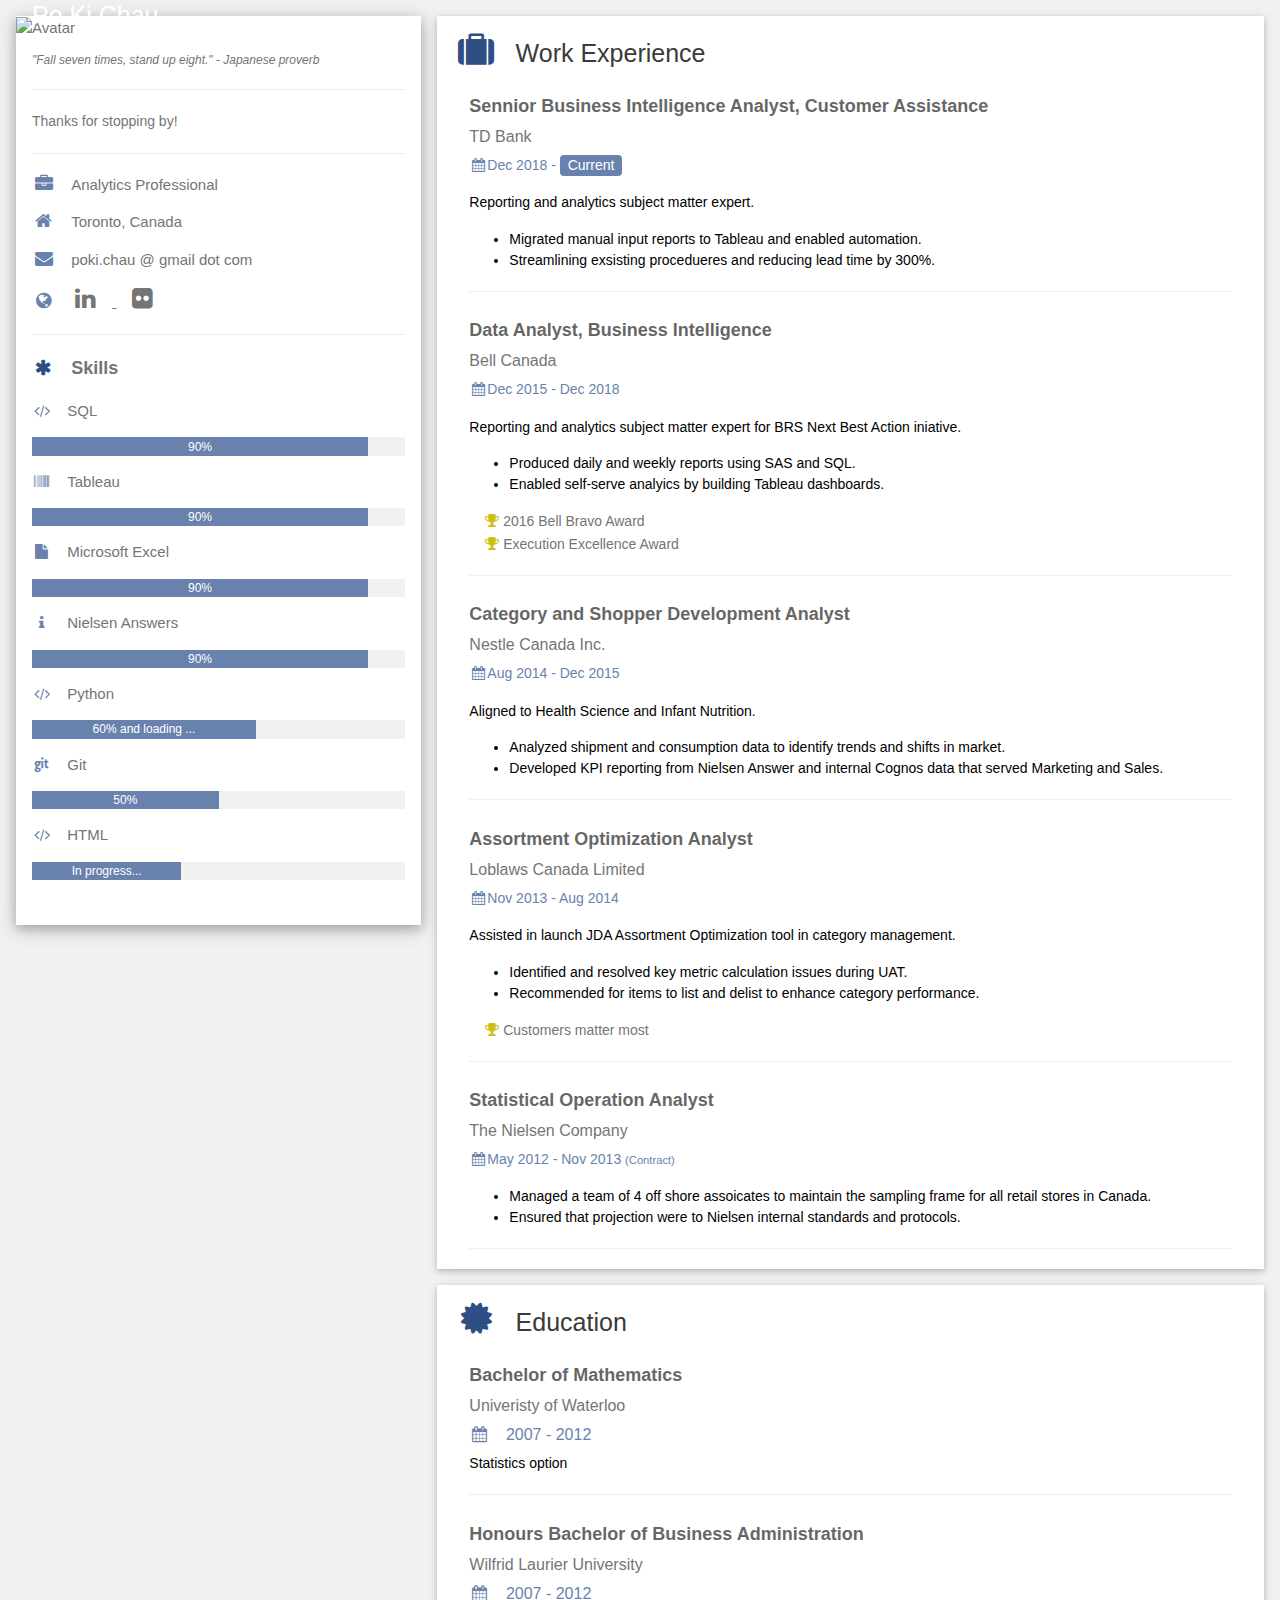
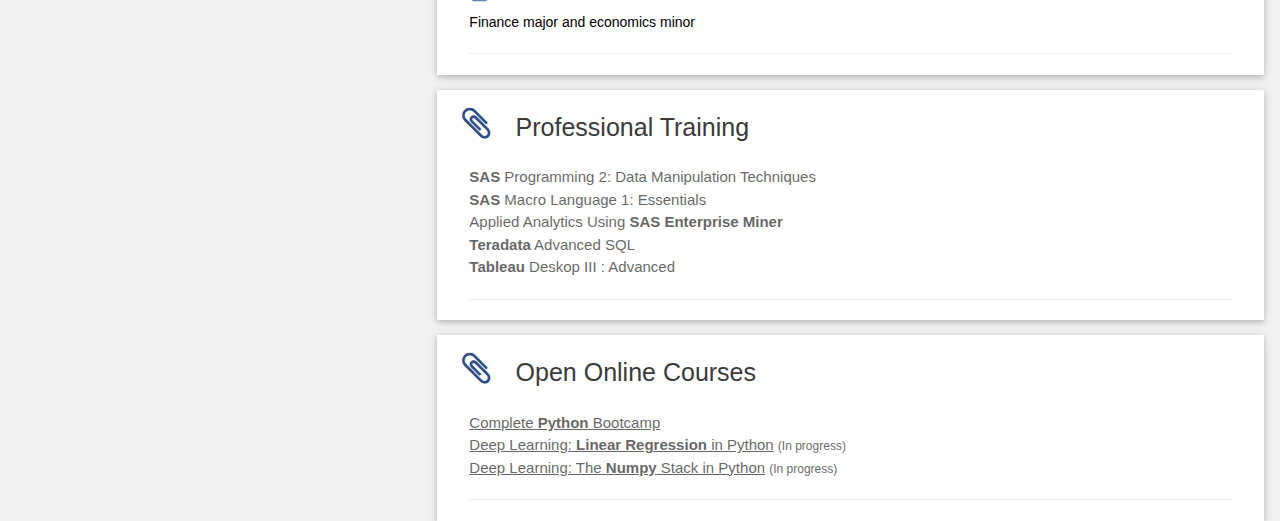
==== commit 30c06337: "Update index.html" ====
--- a/index.html
+++ b/index.html
@@ -1,5 +1,18 @@
 <!DOCTYPE html>
 <html>
+
+<!-- Global site tag (gtag.js) - Google Analytics -->
+<script async src="https://www.googletagmanager.com/gtag/js?id=UA-124255292-1"></script>
+<script>
+  window.dataLayer = window.dataLayer || [];
+  function gtag(){dataLayer.push(arguments);}
+  gtag('js', new Date());
+
+  gtag('config', 'UA-124255292-1');
+</script>
+
+    
+    
 <title>Hi! I am Po Ki Chau!</title>
 <meta charset="UTF-8">
 <meta name="viewport" content="width=device-width, initial-scale=1">
@@ -112,10 +125,28 @@
 
                 <div class="w3-container w3-card w3-white w3-margin-bottom">
                     <h2 class="w3-text-dark-grey w3-padding-10"><i class="fa fa-suitcase fa-fw w3-margin-right w3-xxlarge w3-text-indigo"></i>Work Experience</h2>
+                                      <div class="w3-container">
+                        <h5 class="w3-opacity"><b>Sennior Business Intelligence Analyst, Customer Assistance</b></h5>
+                        <h6 class="w3-text-gray"> TD Bank </h6>
+                        <h7 class="w3-text-blue-grey"><i class="fa fa-calendar fa-fw"></i>Dec 2018 - <span class="w3-tag w3-blue-grey w3-round">Current</span></h7>
+
+                        <p>
+                            <h7>Reporting and analytics subject matter expert.</h7>
+                            <UL>
+                                <h7>
+                                    <LI>Migrated manual input reports to Tableau and enabled automation.</LI>
+                                    <LI>Streamlining exsisting procedueres and reducing lead time by 300%.</LI>
+                                </h7>
+                            </UL>
+                        </p>
+
+                        <hr>
+
+                    </div>
                     <div class="w3-container">
                         <h5 class="w3-opacity"><b>Data Analyst, Business Intelligence</b></h5>
                         <h6 class="w3-text-gray"> Bell Canada </h6>
-                        <h7 class="w3-text-blue-grey"><i class="fa fa-calendar fa-fw"></i>Dec 2015 - <span class="w3-tag w3-blue-grey w3-round">Current</span></h7>
+                        <h7 class="w3-text-blue-grey"><i class="fa fa-calendar fa-fw"></i>Dec 2015 - Dec 2018</h7>
 
                         <p>
                             <h7>Reporting and analytics subject matter expert for BRS Next Best Action iniative.</h7>
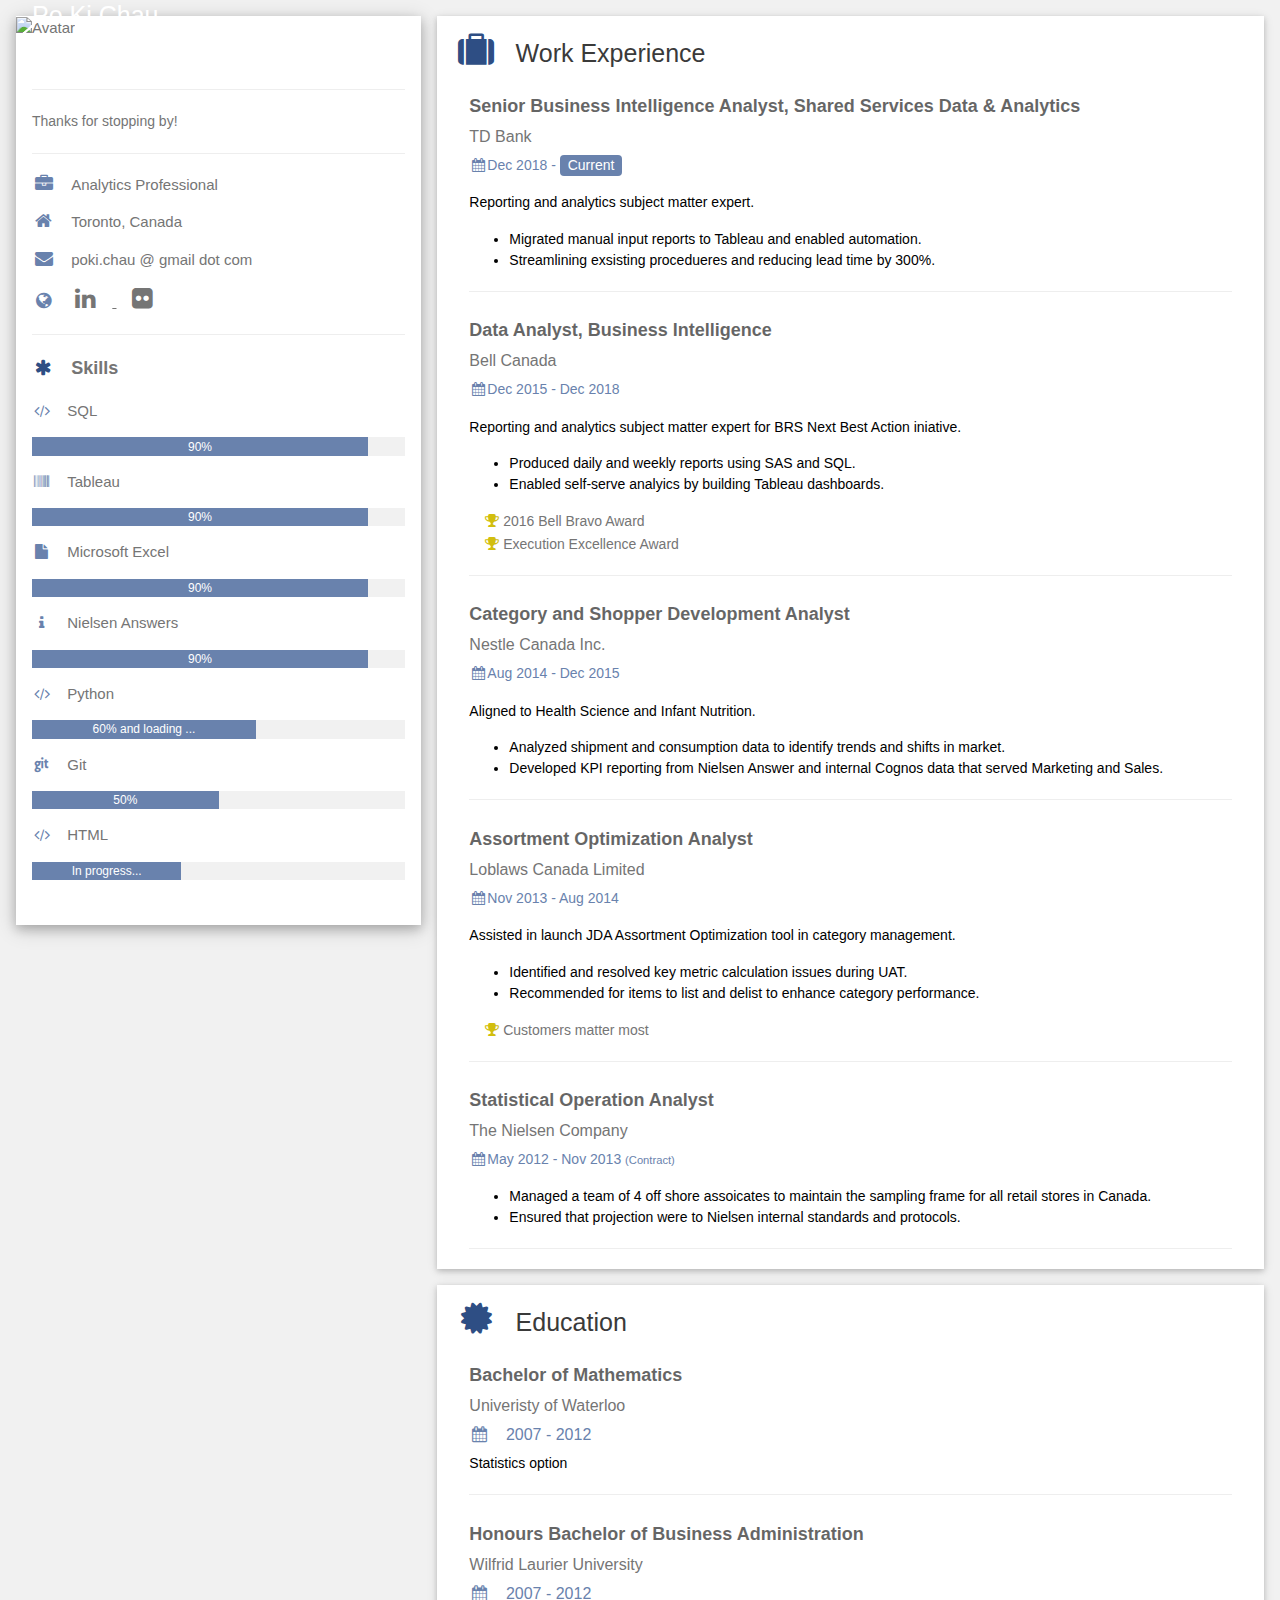
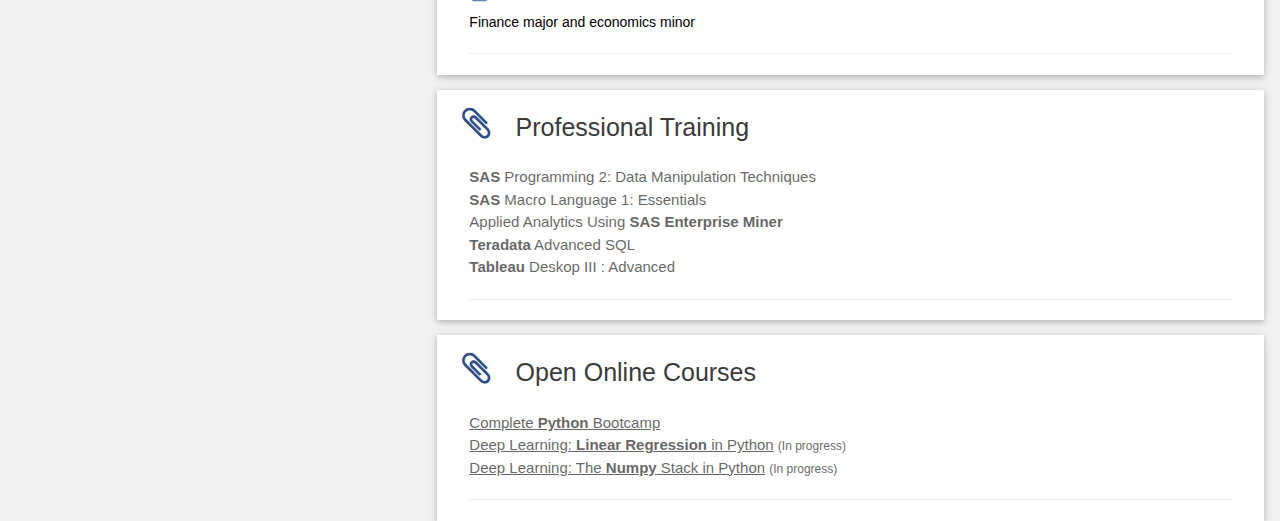
==== commit b16dda0b: "Update index.html" ====
--- a/index.html
+++ b/index.html
@@ -41,7 +41,7 @@
                     </div>
 
                     <div class="w3-container">
-                        <p class="w3-text-gray w3-small"><dfn>"Fall seven times, stand up eight." - Japanese proverb</dfn></p>
+                        <p class="w3-text-white w3-small"><dfn>"Fall seven times, stand up eight." - Japanese proverb</dfn></p>
                         <hr>
                         <p>
                             <h7>Thanks for stopping by!</h7>
@@ -126,7 +126,7 @@
                 <div class="w3-container w3-card w3-white w3-margin-bottom">
                     <h2 class="w3-text-dark-grey w3-padding-10"><i class="fa fa-suitcase fa-fw w3-margin-right w3-xxlarge w3-text-indigo"></i>Work Experience</h2>
                                       <div class="w3-container">
-                        <h5 class="w3-opacity"><b>Sennior Business Intelligence Analyst, Customer Assistance</b></h5>
+                        <h5 class="w3-opacity"><b>Senior Business Intelligence Analyst, Shared Services Data & Analytics</b></h5>
                         <h6 class="w3-text-gray"> TD Bank </h6>
                         <h7 class="w3-text-blue-grey"><i class="fa fa-calendar fa-fw"></i>Dec 2018 - <span class="w3-tag w3-blue-grey w3-round">Current</span></h7>
 
